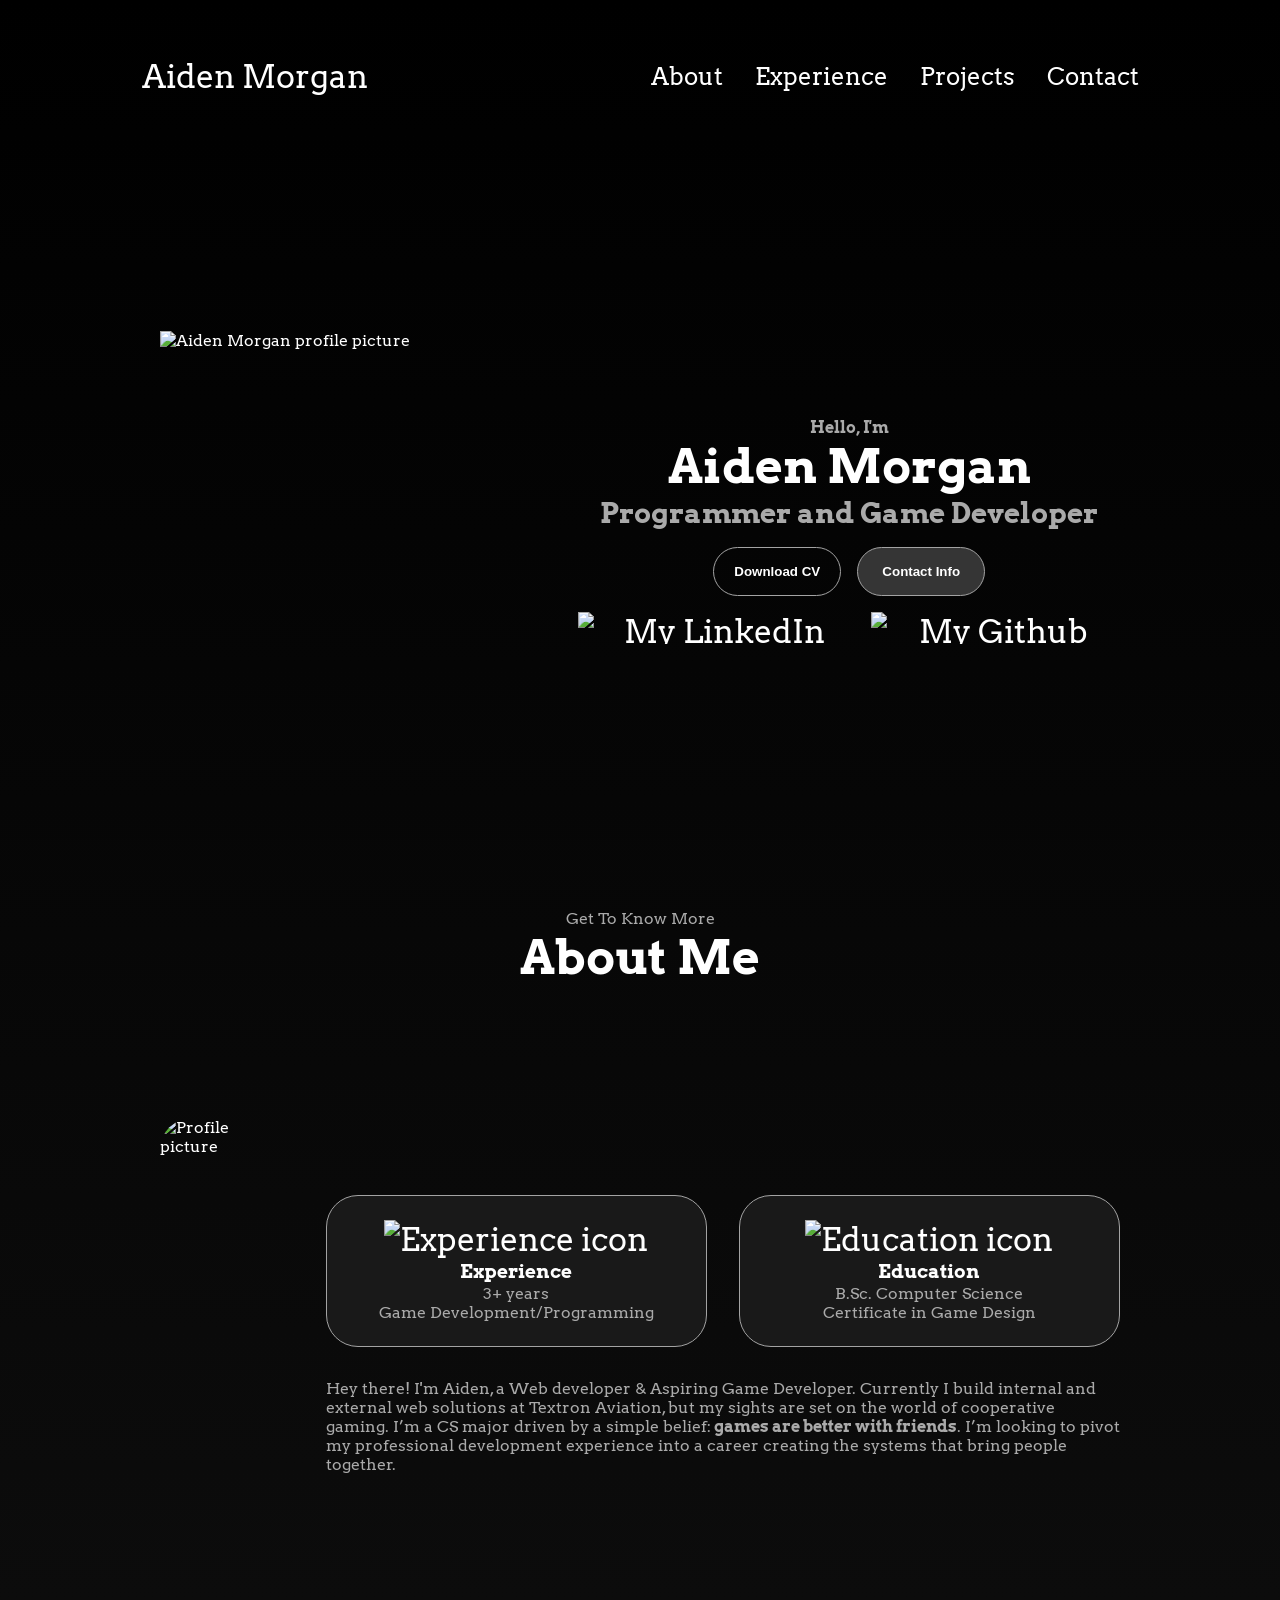
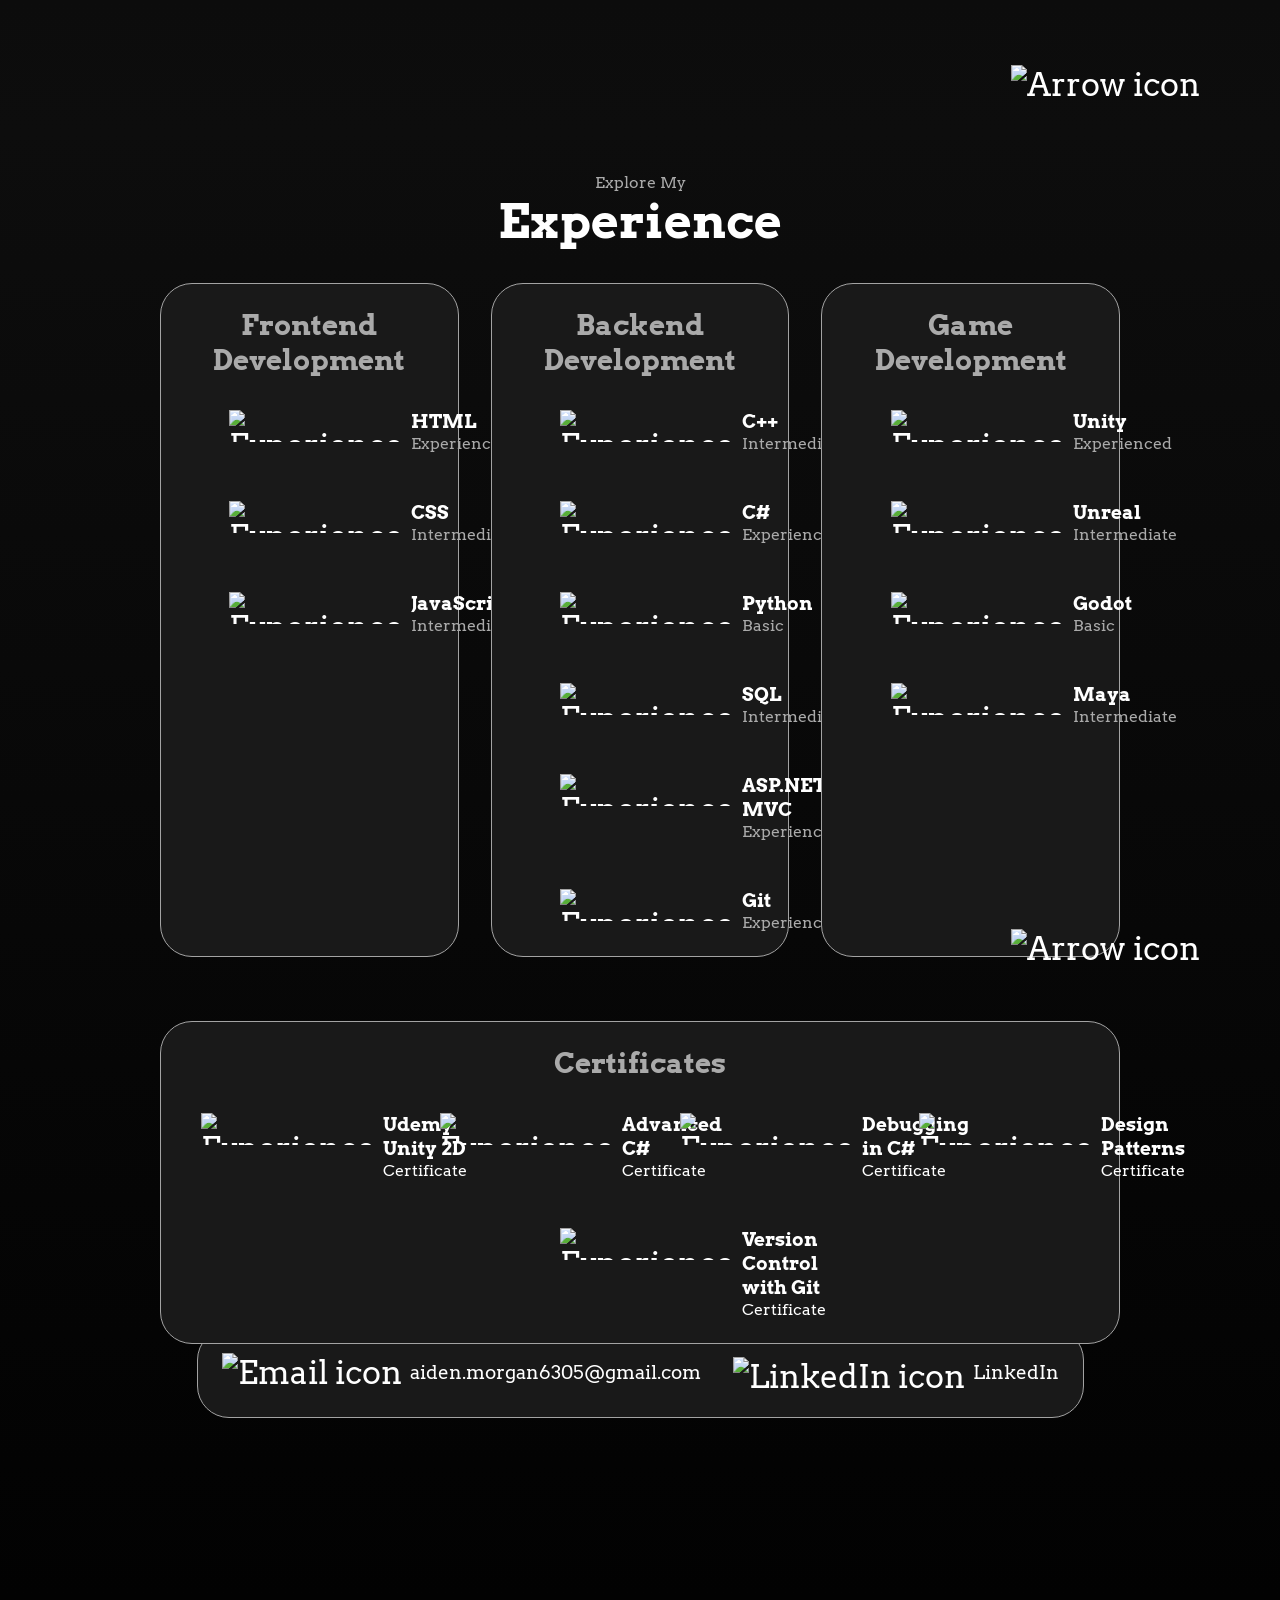
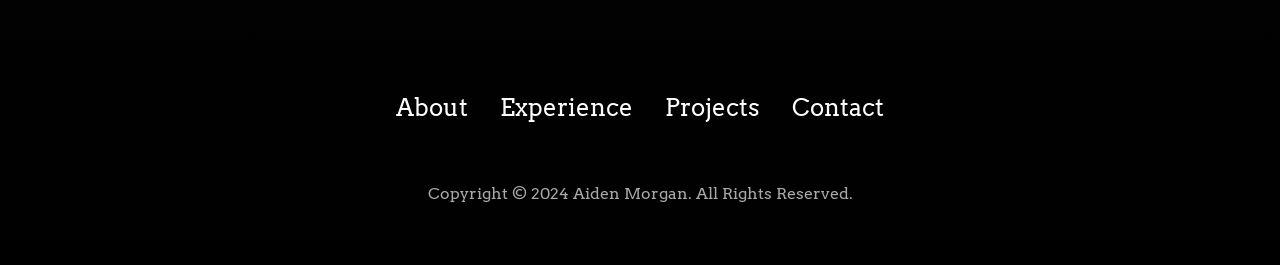
==== index.html @ 838d78e3 "Updated project descriptions and links as well as photos" ====
<!DOCTYPE html>
<html lang="en">
  <head>
    <meta charset="UTF-8" />
    <meta name="viewport" content="width=device-width, initial-scale=1.0" />
    <title>My Portfolio</title>
    <link rel="stylesheet" href="style.css" />
    <link rel="stylesheet" href="mediaqueries.css" />
    <link rel="website icon" type="png" href="Assets/Icons/portfolio-logo.png" />
  </head>

  <body>
    <!-- ==================== NAVIGATION ==================== -->
    <!-- Desktop Navigation -->
    <nav id="desktop-nav">
      <div class="logo">Aiden Morgan</div>
      <div>
        <ul class="nav-links">
          <li><a href="#about">About</a></li>
          <li><a href="#experience">Experience</a></li>
          <li><a href="projects.html">Projects</a></li>
          <li><a href="#contact">Contact</a></li>
        </ul>
      </div>
    </nav>

    <!-- Mobile Navigation -->
    <nav id="hamburger-nav">
      <div class="logo">Aiden Morgan</div>
      <div class="hamburger-menu">
        <div class="hamburger-icon" onclick="toggleMenu()">
          <span></span>
          <span></span>
          <span></span>
        </div>
        <div class="menu-links">
          <li><a href="#about" onclick="toggleMenu()">About</a></li>
          <li><a href="#experience" onclick="toggleMenu()">Experience</a></li>
          <li><a href="projects.html" onclick="toggleMenu()">Projects</a></li>
          <li><a href="#contact" onclick="toggleMenu()">Contact</a></li>
        </div>
      </div>
    </nav>

    <!-- ==================== HERO/PROFILE SECTION ==================== -->
    <section id="profile">
      <div class="section__pic-container">
        <img src="Assets/Portraits/Circle-About.png" alt="Aiden Morgan profile picture" />
      </div>
      <div class="section__text">
        <p class="section__text__p1">Hello, I'm</p>
        <h1 class="title">Aiden Morgan</h1>
        <p class="section__text__p2">Programmer and Game Developer</p>

        <!-- Call to Action Buttons -->
        <div class="btn-container">
          <button 
            class="btn btn-color-2" 
            onclick="window.open('Assets/Resumes/Resume12-23-24.pdf')">
            Download CV
          </button>
          <button 
            class="btn btn-color-1" 
            onclick="location.href='./#contact'">
            Contact Info
          </button>
        </div>

        <!-- Social Media Links -->
        <div id="socials-container">
          <img
            src="Assets/Icons/linkedin1.png"
            alt="My LinkedIn profile"
            class="icon"
            onclick="window.open('https://www.linkedin.com/in/aiden-morgan-496535281/', '_blank')"
          />
          <img
            src="Assets/Icons/github1.png"
            alt="My Github profile"
            class="icon"
            onclick="window.open('https://github.com/aidenm6305', '_blank')"
          />
        </div>
      </div>
    </section>

    <!-- ==================== ABOUT SECTION ==================== -->
    <section id="about">
      <p class="section__text__p1">Get To Know More</p>
      <h1 class="title">About Me</h1>

      <div class="section-container">
        <!-- Profile Image -->
        <div class="section__pic-container">
          <img 
            src="Assets/Portraits/editedprofile.jpg" 
            alt="Profile picture" 
            class="about-pic" />
        </div>

        <!-- About Details -->
        <div class="about-details-container">
          <!-- Info Cards -->
          <div class="about-containers">
            <!-- Experience Card -->
            <div class="details-container">
              <img src="Assets/Icons/experience1.png" alt="Experience icon" class="icon" />
              <h3>Experience</h3>
              <p>3+ years <br />Game Development/Programming</p>
            </div>

            <!-- Education Card -->
            <div class="details-container">
              <img src="Assets/Icons/education1.png" alt="Education icon" class="icon" />
              <h3>Education</h3>
              <p>B.Sc. Computer Science<br/>Certificate in Game Design</p>
            </div>
          </div>

          <!-- Bio Text -->
          <div class="text-container">
            <p>
              Hey there! I'm Aiden, a Web developer & Aspiring Game Developer.
              Currently I build internal and external web solutions at Textron Aviation, 
              but my sights are set on the world of cooperative gaming. 
              I’m a CS major driven by a simple belief:<strong> games are better with friends</strong>. 
              I’m looking to pivot my professional development experience into a career creating the systems that bring people together.
            </p>
          </div>
        </div>
      </div>

      <!-- Scroll Arrow -->
      <img 
        src="Assets/Icons/arrow1.png" 
        alt="Arrow icon" 
        class="icon arrow" 
        onclick="location.href='./#experience'" />
    </section>

    <!-- ==================== EXPERIENCE SECTION ==================== -->
    <section id="experience">
      <p class="section__text__p1">Explore My</p>
      <h1 class="title">Experience</h1>

      <div class="experience-details-container">
        <div class="about-containers">
          <!-- Frontend Skills -->
          <div class="details-container">
            <h2 class="experience-sub-title">Frontend Development</h2>
            <div class="article-container">
              <article>
                <img src="Assets/Icons/checkmark1.png" alt="Experience icon" class="icon" />
                <div>
                  <h3>HTML</h3>
                  <p>Experienced</p>
                </div>
              </article>
              <article>
                <img src="Assets/Icons/checkmark1.png" alt="Experience icon" class="icon" />
                <div>
                  <h3>CSS</h3>
                  <p>Intermediate</p>
                </div>
              </article>
              <article>
                <img src="Assets/Icons/checkmark1.png" alt="Experience icon" class="icon" />
                <div>
                  <h3>JavaScript</h3>
                  <p>Intermediate</p>
                </div>
              </article>
            </div>
          </div>

          <!-- Backend Skills -->
          <div class="details-container">
            <h2 class="experience-sub-title">Backend Development</h2>
            <div class="article-container">
              <article>
                <img src="Assets/Icons/checkmark1.png" alt="Experience icon" class="icon" />
                <div>
                  <h3>C++</h3>
                  <p>Intermediate</p>
                </div>
              </article>
              <article>
                <img src="Assets/Icons/checkmark1.png" alt="Experience icon" class="icon" />
                <div>
                  <h3>C#</h3>
                  <p>Experienced</p>
                </div>
              </article>
              <article>
                <img src="Assets/Icons/checkmark1.png" alt="Experience icon" class="icon" />
                <div>
                  <h3>Python</h3>
                  <p>Basic</p>
                </div>
              </article>
              <article>
                <img src="Assets/Icons/checkmark1.png" alt="Experience icon" class="icon" />
                <div>
                  <h3>SQL</h3>
                  <p>Intermediate</p>
                </div>
              </article>
              <article>
                <img src="Assets/Icons/checkmark1.png" alt="Experience icon" class="icon" />
                <div>
                  <h3>ASP.NET MVC</h3>
                  <p>Experienced</p>
                </div>
              </article>
              <article>
                <img src="Assets/Icons/checkmark1.png" alt="Experience icon" class="icon" />
                <div>
                  <h3>Git</h3>
                  <p>Experienced</p>
                </div>
              </article>
            </div>
          </div>

          <!-- Game Development Skills -->
          <div class="details-container">
            <h2 class="experience-sub-title">Game Development</h2>
            <div class="article-container">
              <article>
                <img src="Assets/Icons/checkmark1.png" alt="Experience icon" class="icon" />
                <div>
                  <h3>Unity</h3>
                  <p>Experienced</p>
                </div>
              </article>
              <article>
                <img src="Assets/Icons/checkmark1.png" alt="Experience icon" class="icon" />
                <div>
                  <h3>Unreal</h3>
                  <p>Intermediate</p>
                </div>
              </article>
              <article>
                <img src="Assets/Icons/checkmark1.png" alt="Experience icon" class="icon" />
                <div>
                  <h3>Godot</h3>
                  <p>Basic</p>
                </div>
              </article>
              <article>
                <img src="Assets/Icons/checkmark1.png" alt="Experience icon" class="icon" />
                <div>
                  <h3>Maya</h3>
                  <p>Intermediate</p>
                </div>
              </article>
            </div>
          </div>
        </div>

        <!-- Certificates Section -->
        <div class="about-containers">
          <div class="details-container">
            <h2 class="experience-sub-title">Certificates</h2>
            <!--Row 1-->
            <div class="article-container"> 
              <article>
                <img src="Assets/Icons/checkmark1.png" alt="Experience icon" class="icon" />
                <div>
                  <h3>Udemy Unity 2D</h3>
                  <a href="Assets/Certificates/Udemy2DCert.jpg" target="_blank">Certificate</a>
                </div>
              </article>

              <article>
                <img src="Assets/Icons/checkmark1.png" alt="Experience icon" class="icon" />
                <div>
                  <h3>Advanced C#</h3>
                  <a href="Assets/Certificates/AdvancedCSharp.jpg" target="_blank">Certificate</a>
                </div>
              </article>
              
              <article>
                <img src="Assets/Icons/checkmark1.png" alt="Experience icon" class="icon" />
                <div>
                  <h3>Debugging in C#</h3>
                  <a href="Assets/Certificates/DebuggingCSharp.jpg" target="_blank">Certificate</a>
                </div>
              </article>
              
              <article>
                <img src="Assets/Icons/checkmark1.png" alt="Experience icon" class="icon" />
                <div>
                  <h3>Design Patterns</h3>
                  <a href="Assets/Certificates/DesignPatterns.jpg" target="_blank">Certificate</a>
                </div>
              </article>
              
              <article>
                <img src="Assets/Icons/checkmark1.png" alt="Experience icon" class="icon" />
                <div>
                  <h3>Version Control with Git</h3>
                  <a href="Assets/Certificates/Git.jpg" target="_blank">Certificate</a>
                </div>
              </article>
            </div>
            <!-- <br>
          Row2
          <div class="article-container"> 
              <article>
                <img src="Assets/Icons/checkmark1.png" alt="Experience icon" class="icon" />
                <div>
                  <h3>Udemy Unity 2D</h3>
                  <a href="Assets/Certificates/Udemy2DCert.pdf">Certificate</a>
                </div>
              </article>

              <article>
                <img src="Assets/Icons/checkmark1.png" alt="Experience icon" class="icon" />
                <div>
                  <h3>Advanced C#</h3>
                  <a href="Assets/Certificates/AdvancedCSharp.jpg">Certificate</a>
                </div>
              </article>
              
              <article>
                <img src="Assets/Icons/checkmark1.png" alt="Experience icon" class="icon" />
                <div>
                  <h3>Debugging in C#</h3>
                  <a href="Assets/Certificates/DebuggingCSharp.jpg">Certificate</a>
                </div>
              </article>
              
              <article>
                <img src="Assets/Icons/checkmark1.png" alt="Experience icon" class="icon" />
                <div>
                  <h3>Design Patterns</h3>
                  <a href="Assets/Certificates/DesignPatterns.jpg">Certificate</a>
                </div>
              </article>
              
              <article>
                <img src="Assets/Icons/checkmark1.png" alt="Experience icon" class="icon" />
                <div>
                  <h3>Version Control with Git</h3>
                  <a href="Assets/Certificates/Git.jpg">Certificate</a>
                </div>
              </article>
            </div> -->
          </div>
        </div>
      </div>

      <!-- Scroll Arrow -->
      <img 
        src="Assets/Icons/arrow1.png" 
        alt="Arrow icon" 
        class="icon arrow" 
        onclick="location.href='./#contact'" />
    </section>

    <!-- ==================== CONTACT SECTION ==================== -->
    <section id="contact">
      <p class="section__text__p1">Get in Touch</p>
      <h1 class="title">Contact Me</h1>

      <div class="contact-info-upper-container">
        <!-- Email Contact -->
        <div class="contact-info-container">
          <img 
            src="Assets/Icons/email1.png" 
            alt="Email icon" 
            class="icon contact-icon email-icon" />
          <p>
            <a href="mailto:aiden.morgan6305@gmail.com">
              aiden.morgan6305@gmail.com
            </a>
          </p>
        </div>

        <!-- LinkedIn Contact -->
        <div class="contact-info-container">
          <img 
            src="Assets/Icons/linkedin1.png" 
            alt="LinkedIn icon" 
            class="icon contact-icon" />
          <p>
            <a href="https://www.linkedin.com/in/aiden-morgan-496535281/" target="_blank">
              LinkedIn
            </a>
          </p>
        </div>
      </div>
    </section>

    <!-- ==================== FOOTER ==================== -->
    <footer>
      <nav>
        <div class="nav-links-container">
          <ul class="nav-links">
            <li><a href="#about">About</a></li>
            <li><a href="#experience">Experience</a></li>
            <li><a href="projects.html">Projects</a></li>
            <li><a href="#contact">Contact</a></li>
          </ul>
        </div>
      </nav>
      <p>Copyright &#169; 2024 Aiden Morgan. All Rights Reserved.</p>
    </footer>

    <!-- ==================== SCRIPTS ==================== -->
    <script src="script.js"></script>
  </body>
</html>
---- style.css ----
/* GENERAL */

@import url("https://fonts.googleapis.com/css2?family=Arvo:ital,wght@0,400;0,700;1,400;1,700&family=Poppins:wght@300;400;500;600&family=Tiny5&display=swap");

* {
  margin: 0;
  padding: 0;
}

.icon {
  font-size: 32px;
}

body {
  font-family: "Arvo", serif;
  background: linear-gradient(to bottom, black, rgb(13, 13, 13), black);
  background-attachment: relative;
  color: white;
  min-height: 100vh;
}

html {
  scroll-behavior: smooth;
}

p {
  color: rgb(170, 170, 170);
}

/* TRANSITION */

a,
.btn {
  transition: all 300ms ease;
}

/* DESKTOP NAV */

nav,
.nav-links {
  display: flex;
}

nav {
  justify-content: space-around;
  align-items: center;
  height: 17vh;
}

.nav-links {
  gap: 2rem;
  list-style: none;
  font-size: 1.5rem;
}

a {
  color: white;
  text-decoration: none;
  text-decoration-color: white;
}

a:hover {
  color: grey;
  text-decoration: underline;
  text-underline-offset: .5rem;
  text-decoration-color: rgb(181, 181, 181);
}

.logo {
  font-size: 2rem;
}

.logo:hover {
  cursor: default;
}

/* HAMBURGER MENU */

#hamburger-nav {
  display: none;
}

.hamburger-menu {
  position: relative;
  display: inline-block;
  z-index: 1000;
}

.hamburger-icon {
  display: flex;
  flex-direction: column;
  justify-content: space-between;
  height: 24px;
  width: 30px;
  cursor: pointer;
}

.hamburger-icon span {
  width: 100%;
  height: 2px;
  background-color: white;
  transition: all 0.3 ease-in-out;
}

.menu-links {
  position: absolute;
  top: 100%;
  right: 0;
  background-color: rgb(25, 25, 25);
  width: fit-content;
  max-height: 0;
  overflow: hidden;
  transition: all 0.3 ease-in-out;
}

.menu-links a {
  display: block;
  padding: 10px;
  text-align: center;
  font-size: 1.5rem;
  color: white;
  text-decoration: none;
  transition: all 0.3 ease-in-out;
}

.menu-links li {
  list-style: none;
}

.menu-links.open {
  max-height: 300px;
}

.hamburger-icon.open span:first-child {
  transform: rotate(45deg) translate(10px, 5px);
}

.hamburger-icon.open span:nth-child(2) {
  opacity: 0;
}

.hamburger-icon.open span:last-child {
  transform: rotate(-45deg) translate(10px, -5px);
}

.hamburger-icon span:first-child {
  transform: none;
}

.hamburger-icon span:first-child {
  opacity: 1;
}

.hamburger-icon span:first-child {
  transform: none;
}

/* SECTIONS */

section {
  padding-top: 4vh;
  height: 96vh;
  margin: 0 10rem;
  box-sizing: border-box;
  min-height: fit-content;
}

.section-container {
  display: flex;
}

/* PROFILE SECTION */

#profile {
  display: flex;
  justify-content: center;
  gap: 5rem;
  height: 80vh;
}

.section__pic-container {
  display: flex;
  height: 400px;
  width: 400px;
  margin: auto 0;
}

.section__text {
  align-self: center;
  text-align: center;
}

.section__text p {
  font-weight: 600;
}

.section__text__p1 {
  text-align: center;
}

.section__text__p2 {
  font-size: 1.75rem;
  margin-bottom: 1rem;
}

.title {
  font-size: 3rem;
  text-align: center;
}

#socials-container {
  display: flex;
  justify-content: center;
  margin-top: 1rem;
  gap: 1rem;
}

/* ICONS */

.icon {
  cursor: pointer;
  height: 2rem;
}

/* BUTTONS */

.btn-container {
  display: flex;
  justify-content: center;
  gap: 1rem;
}

.btn {
  font-weight: 600;
  transition: all 300ms ease;
  padding: 1rem;
  width: 8rem;
  border-radius: 2rem;
}

.btn-color-1,
.btn-color-2 {
  border: rgb(163, 163, 163) 0.1rem solid;
}

.btn-color-1:hover,
.btn-color-2:hover {
  cursor: pointer;
}

.btn-color-1,
.btn-color-2:hover {
  background: rgb(53, 53, 53);
  color: white;
}

.btn-color-1:hover {
  background: rgb(80, 80, 80);
}

.btn-color-2 {
  background: none;
  color: white;
}

.btn-color-2:hover {
  border: rgb(200, 200, 200) 0.1rem solid;
}

.btn-container {
  gap: 1rem;
}

/* ABOUT SECTION */

#about {
  position: relative;
}

.about-containers {
  gap: 2rem;
  margin-bottom: 2rem;
  margin-top: 2rem;
}

.about-details-container {
  justify-content: center;
  flex-direction: column;
}

.about-containers,
.about-details-container {
  display: flex;
}

.about-pic {
  border-radius: 2rem;
}

.arrow {
  position: absolute;
  right: -5rem;
  bottom: 2.5rem;
}

.details-container {
  padding: 1.5rem;
  flex: 1;
  background: rgb(25, 25, 25);
  border-radius: 2rem;
  border: rgb(163, 163, 163) 0.1rem solid;
  border-color: rgb(163, 163, 163);
  text-align: center;
}

.section-container {
  gap: 4rem;
  height: 80%;
}

.section__pic-container {
  height: 400px;
  width:400px;
  margin: auto 0;
}

/* EXPERIENCE SECTION */

#experience {
  position: relative;
}


.experience-sub-title {
  color: rgb(170, 170, 170);
  font-weight: 600;
  font-size: 1.75rem;
  margin-bottom: 2rem;
}

.experience-details-container {
  display: flex;
  justify-content: center;
  flex-direction: column;
}

.article-container {
  display: flex;
  text-align: left;
  flex-wrap: wrap;
  flex-direction: row;
  gap: 3rem;
  justify-content: space-around;
}

article {
  display: flex;
  width: 10rem;
  justify-content: flex-start;
  gap: 0.5rem;
}

article .icon {
  cursor: default;
}

/* SHOWCASE SECTION - Featured Projects */

#showcase {
  position: relative;
  padding: 4rem 0;
}

#showcase .title {
  text-align: center;
  font-size: 3rem;
  margin-bottom: 3rem;
}

#showcase .section__text__p1 {
  text-align: center;
  font-size: 1.2rem;
  margin-bottom: 0.5rem;
  color: rgb(170, 170, 170);
}

.showcase-carousel {
  position: relative;
  max-width: 1000px;
  margin: 0 auto;
  padding: 2rem;
  min-height: 600px;
}

.showcase-carousel .about-containers {
  position: relative;
  height: 550px;
  display: flex;
  align-items: center;
  justify-content: center;
  perspective: 1000px;
}

.showcase-carousel .details-container {
  position: absolute;
  width: 500px;
  background: rgb(35, 35, 35);
  border: rgb(180, 180, 180) 0.15rem solid;
  padding: 2rem;
  border-radius: 2rem;
  transition: all 0.6s cubic-bezier(0.4, 0, 0.2, 1);
  box-shadow: 0 10px 40px rgba(0, 0, 0, 0.5);
  opacity: 0;
  transform: scale(0.85) translateX(0);
  pointer-events: none;
}

/* Left card */
.showcase-carousel .details-container.prev {
  opacity: 0.6;
  transform: scale(0.85) translateX(-450px) translateZ(-100px);
  z-index: 1;
  filter: brightness(0.7);
}

/* Active center card */
.showcase-carousel .details-container.active {
  opacity: 1;
  transform: scale(1) translateX(0) translateZ(0);
  z-index: 3;
  pointer-events: auto;
  filter: brightness(1);
}

/* Right card */
.showcase-carousel .details-container.next {
  opacity: 0.6;
  transform: scale(0.85) translateX(450px) translateZ(-100px);
  z-index: 1;
  filter: brightness(0.7);
}

.showcase-carousel .project-img {
  border-radius: 1.5rem;
  width: 100%;
  height: 300px;
  object-fit: cover;
  margin-bottom: 1.5rem;
  box-shadow: 0 5px 20px rgba(0, 0, 0, 0.3);
}

.showcase-carousel .project-title {
  font-size: 1.75rem;
  color: white;
  margin: 1rem 0;
}

.showcase-carousel .btn-container {
  margin-top: 1rem;
}

/* Carousel Navigation */
.carousel-nav {
  display: flex;
  justify-content: center;
  align-items: center;
  gap: 1rem;
  margin-top: 2rem;
  position: relative;
  z-index: 10;
}

.carousel-btn {
  background: rgb(40, 40, 40);
  border: 2px solid rgb(163, 163, 163);
  color: white;
  width: 50px;
  height: 50px;
  border-radius: 50%;
  cursor: pointer;
  font-size: 1.5rem;
  display: flex;
  align-items: center;
  justify-content: center;
  transition: all 0.3s ease;
}

.carousel-btn:hover {
  background: rgb(60, 60, 60);
  border-color: white;
  transform: scale(1.1);
}

.carousel-indicators {
  display: flex;
  gap: 0.5rem;
}

.indicator {
  width: 12px;
  height: 12px;
  border-radius: 50%;
  background: rgb(80, 80, 80);
  border: 2px solid rgb(120, 120, 120);
  cursor: pointer;
  transition: all 0.3s ease;
}

.indicator.active {
  background: white;
  border-color: white;
  transform: scale(1.2);
}

.indicator:hover {
  background: rgb(150, 150, 150);
}

/* PROJECTS SECTION */

#projects {
  position: relative;
  margin-top: 4rem;
}

#projects .about-containers {
  display: flex;
  flex-wrap: wrap;
  justify-content: center;
  gap: 2rem;
}

#projects .details-container {
  flex: 0 1 420px;
  max-width: 460px;
  display: flex;
  flex-direction: column;
}

#projects .article-container {
  display: block;
  width: 100%;
}

.color-container {
  border-color: rgb(163, 163, 163);
  background: rgb(25, 25, 25);
}

.project-img {
  border-radius: 2rem;
  width: 90%;
  height: 90%;
}

#projects .project-img {
  width: 100%;
  height: auto;
  aspect-ratio: 16 / 10;
  object-fit: cover;
  display: block;
}

.project-title {
  margin: 1rem;
  color: white;
}

.project-btn {
  color: white;
  border-color: rgb(163, 163, 163);
}

#projects .btn-container {
  margin-top: auto;
}

/* CONTACT */

#contact {
  display: flex;
  justify-content: center;
  flex-direction: column;
  height: 70vh;
}

.contact-info-upper-container {
  display: flex;
  justify-content: center;
  border-radius: 2rem;
  border: rgb(163, 163, 163) 0.1rem solid;
  border-color: rgb(163, 163, 163);
  background: rgb(25, 25, 25);
  margin: 2rem auto;
  padding: 0.5rem;
}

.contact-info-container {
  display: flex;
  align-items: center;
  justify-content: center;
  gap: 0.5rem;
  margin: 1rem;
}

.contact-info-container p {
  font-size: larger;
}

.contact-icon {
  cursor: default;
}

.email-icon {
  height: 2.5rem;
}

/* FOOTER SECTION */

footer {
  height: 26vh;
  margin: 0 1rem;
}

footer p {
  text-align: center;
}
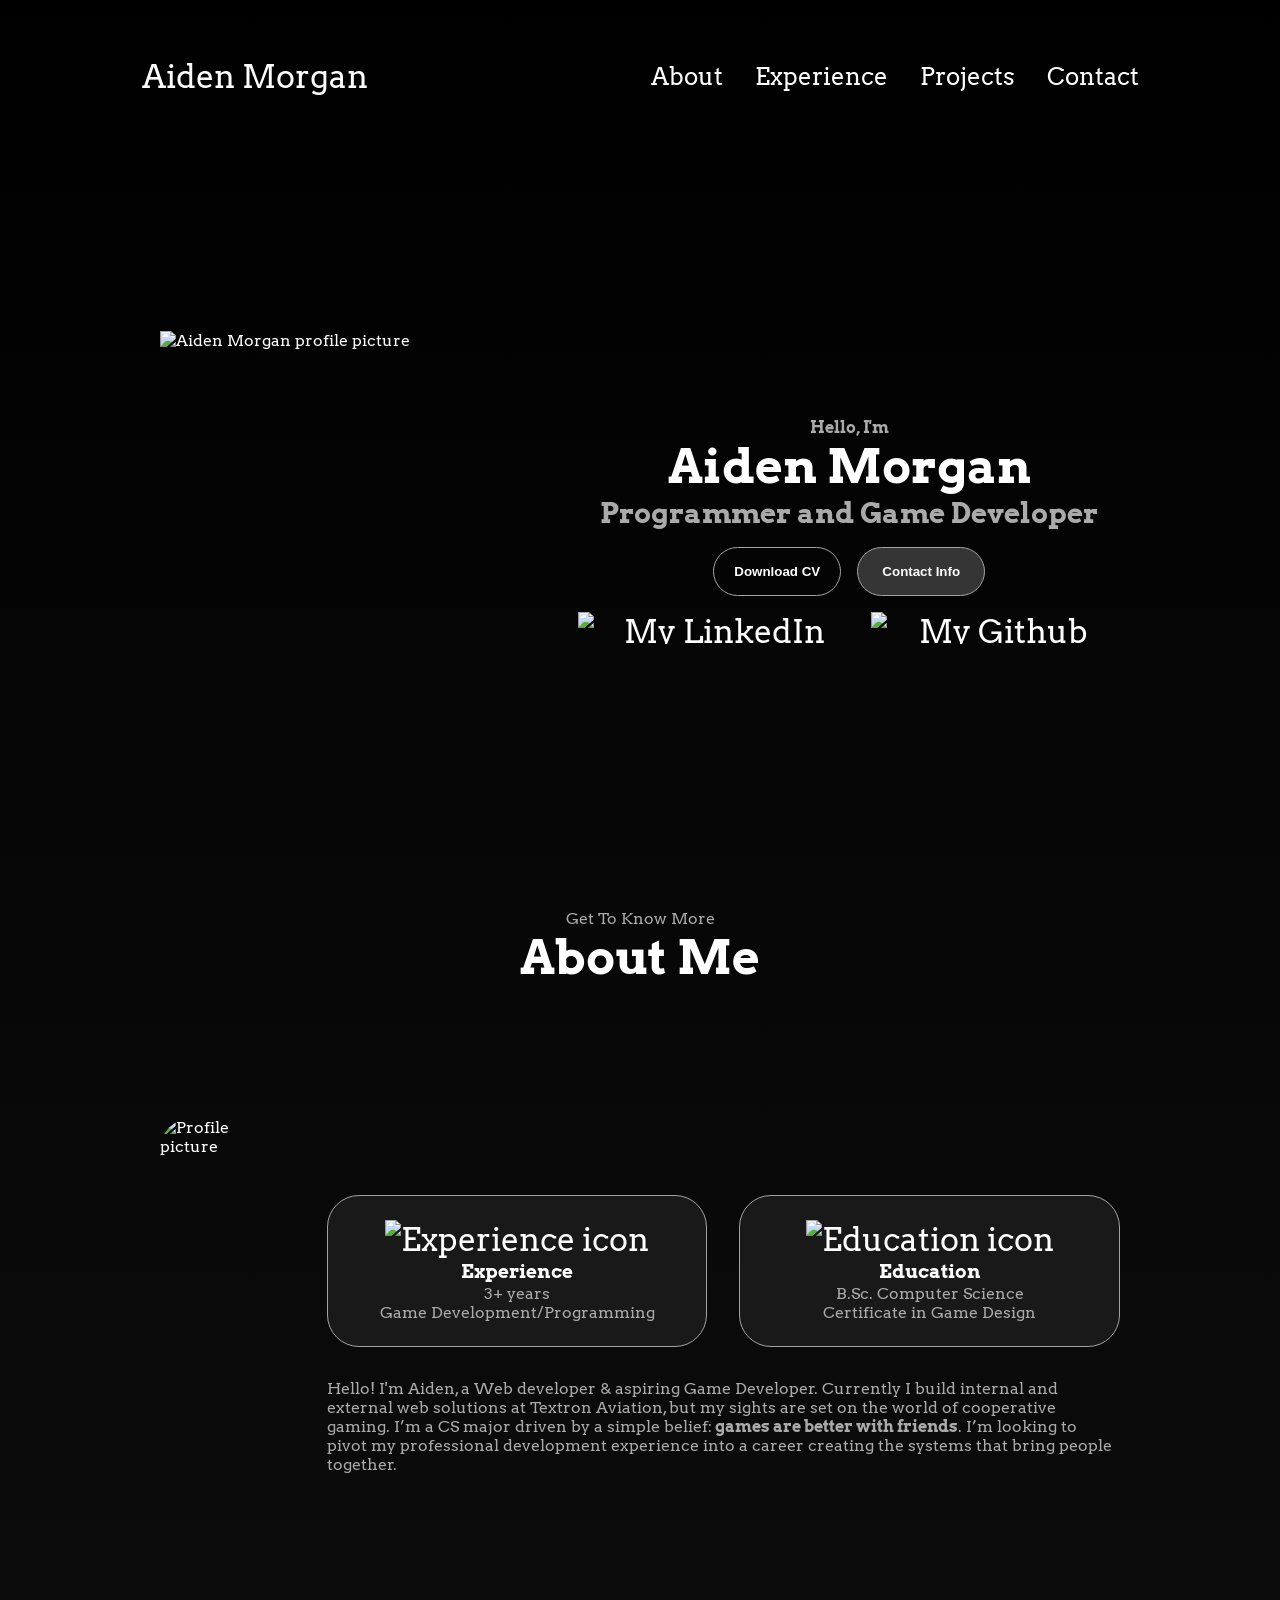
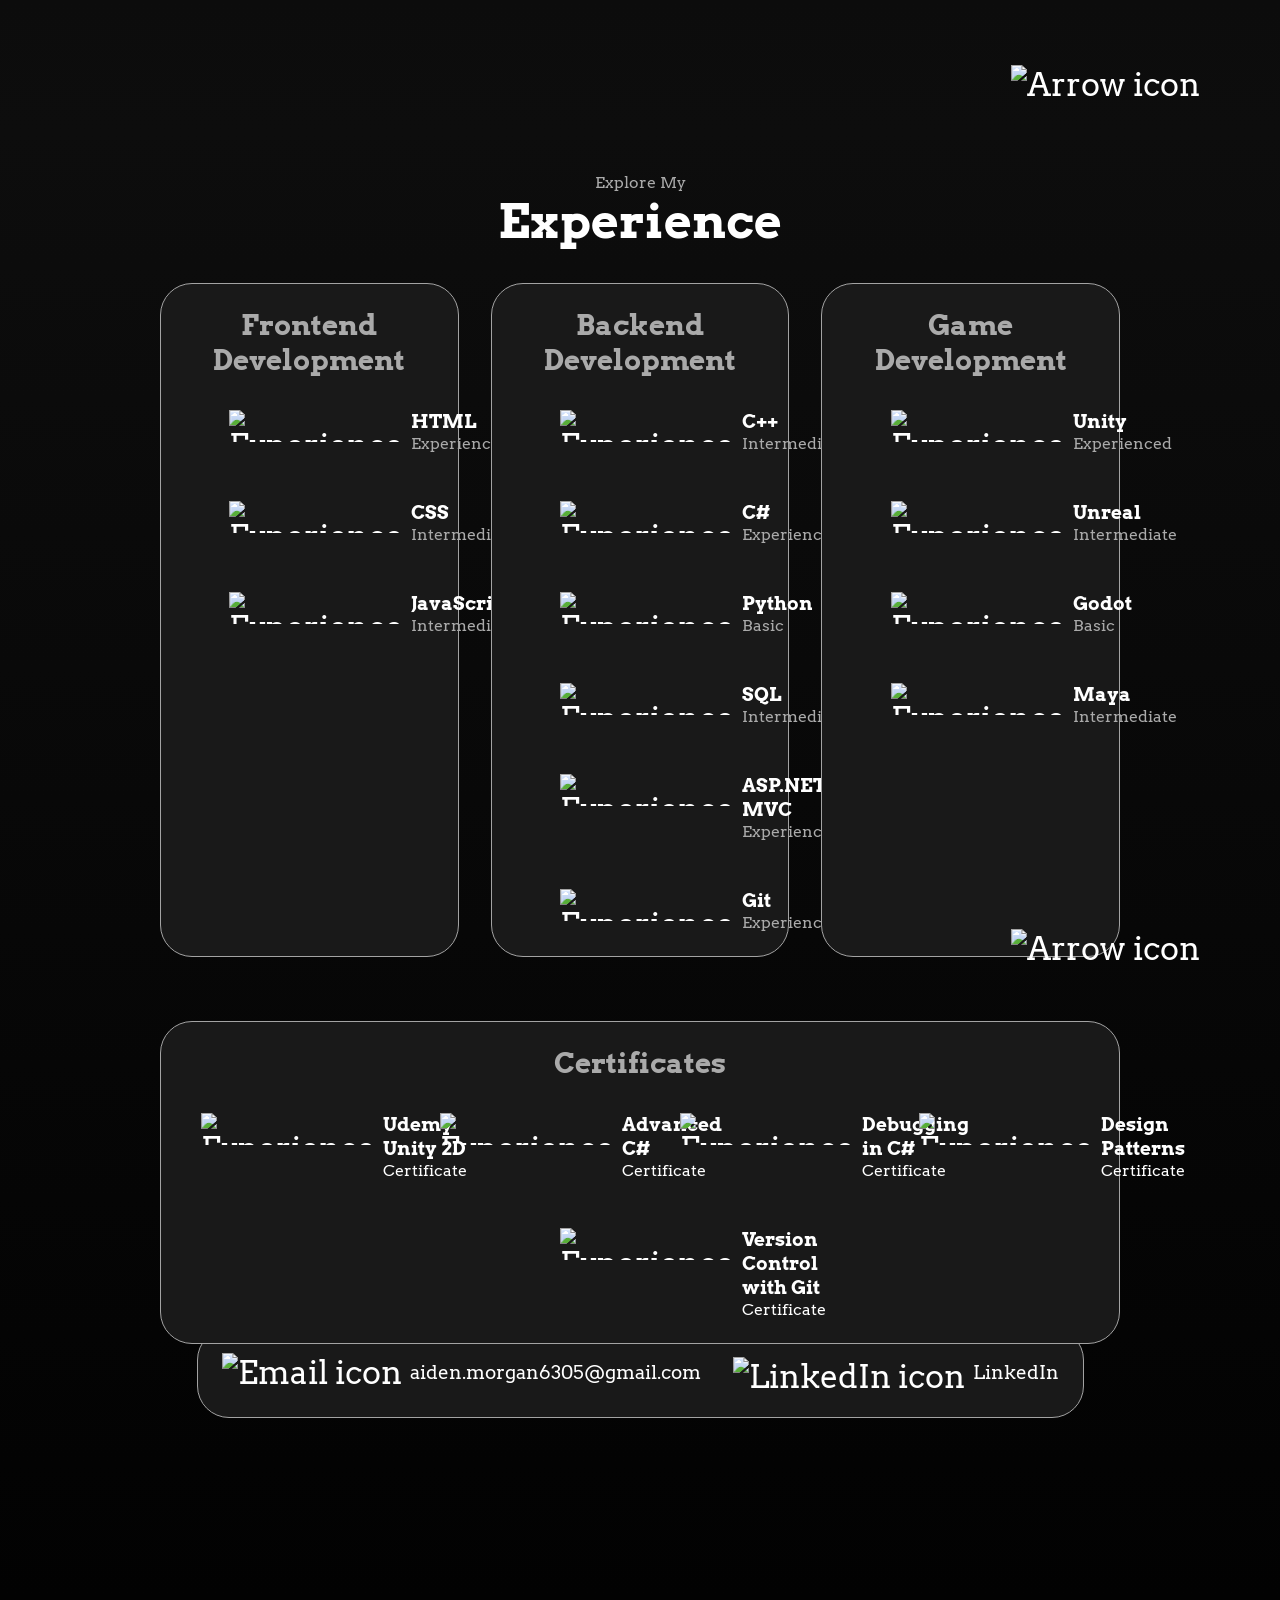
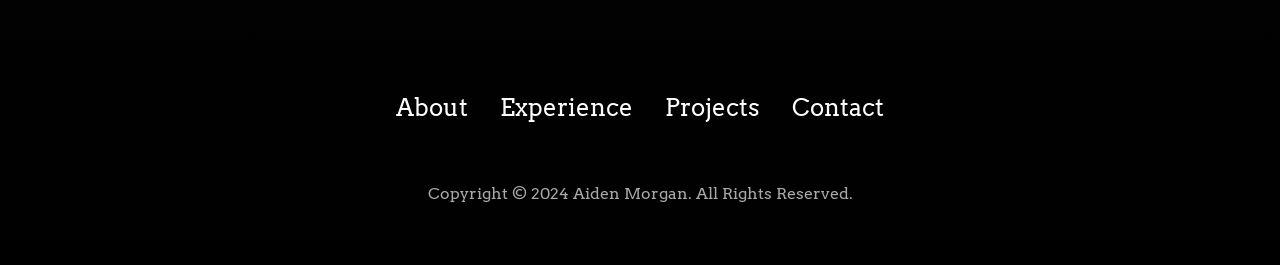
==== commit 80d2d32c: "resume update and text change" ====
--- a/index.html
+++ b/index.html
@@ -56,7 +56,7 @@
         <div class="btn-container">
           <button 
             class="btn btn-color-2" 
-            onclick="window.open('Assets/Resumes/Resume12-23-24.pdf')">
+            onclick="window.open('Assets/Resumes/Resume 5-13-26.pdf')">
             Download CV
           </button>
           <button 
@@ -120,7 +120,7 @@
           <!-- Bio Text -->
           <div class="text-container">
             <p>
-              Hey there! I'm Aiden, a Web developer & Aspiring Game Developer.
+              Hello! I'm Aiden, a Web developer & aspiring Game Developer.
               Currently I build internal and external web solutions at Textron Aviation, 
               but my sights are set on the world of cooperative gaming. 
               I’m a CS major driven by a simple belief:<strong> games are better with friends</strong>. 
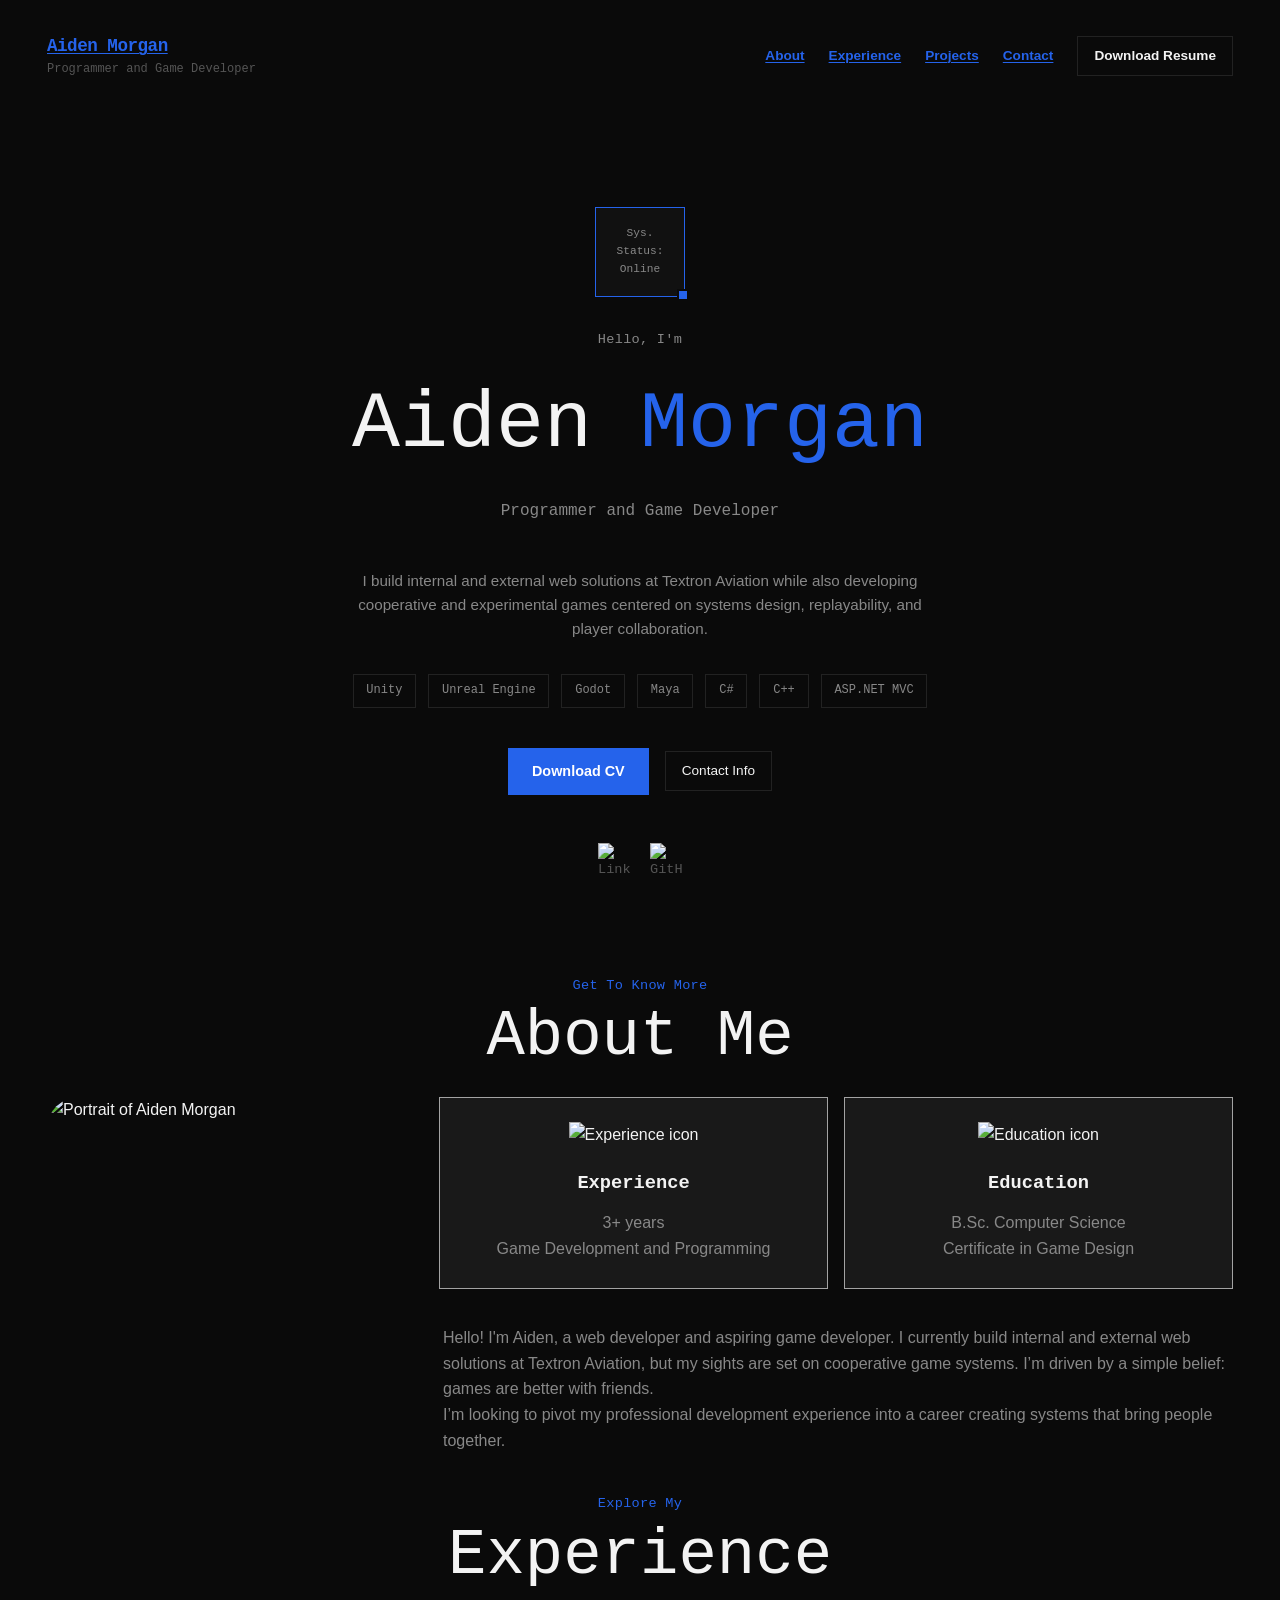
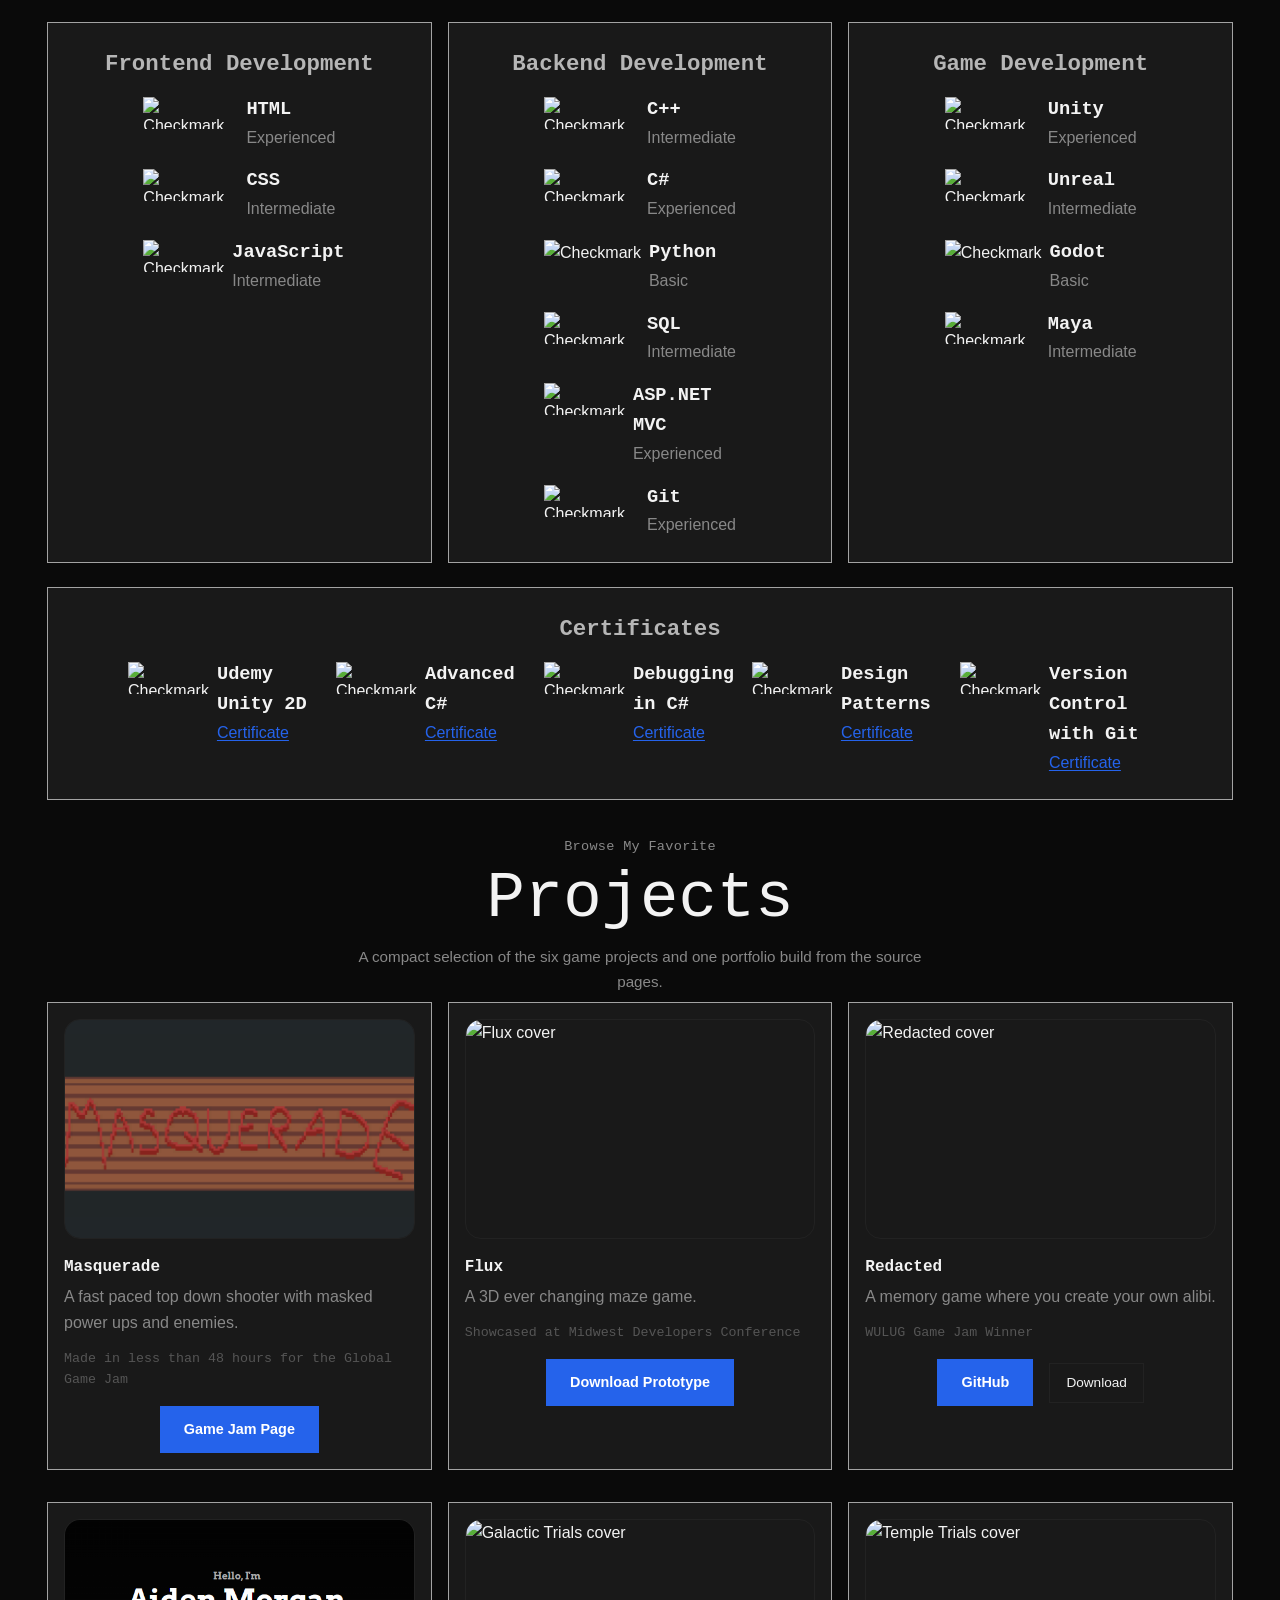
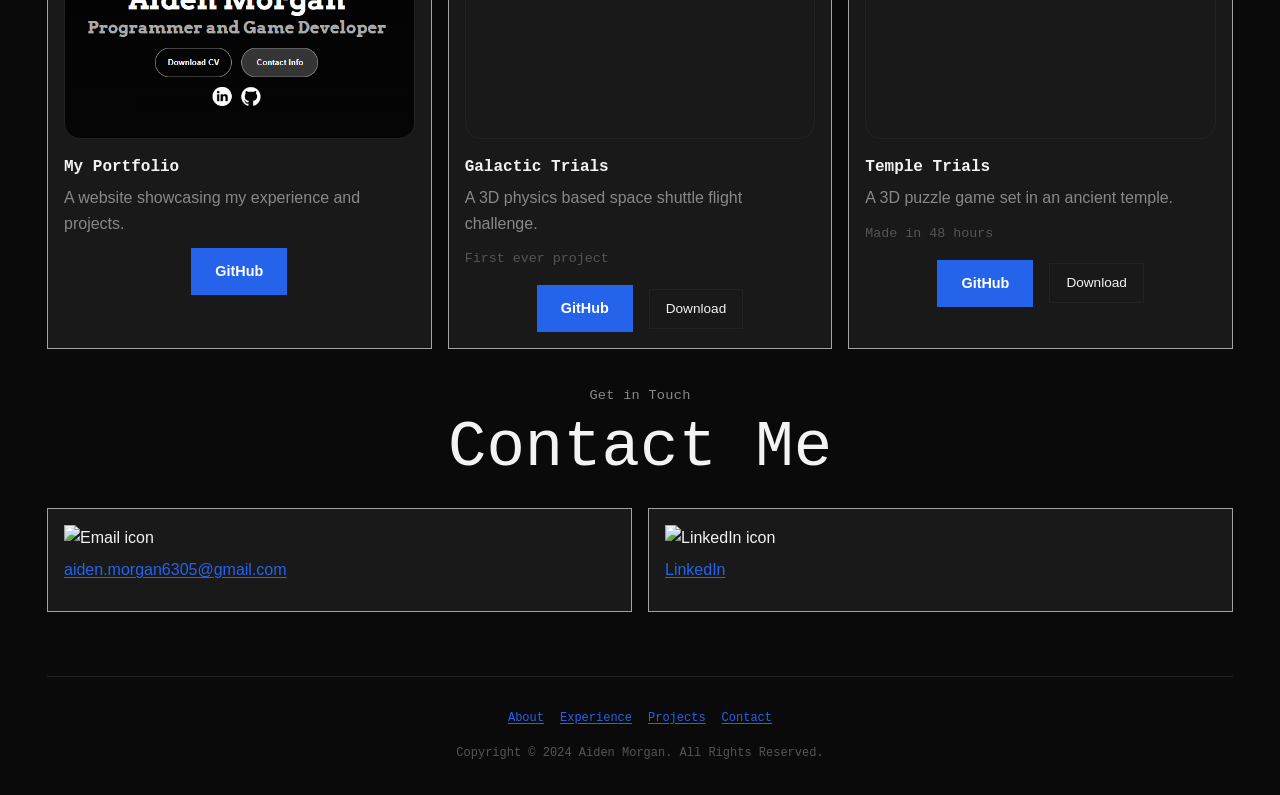
==== commit f3dacdd0: "new styling update" ====
--- a/index.html
+++ b/index.html
@@ -1,414 +1,264 @@
 <!DOCTYPE html>
 <html lang="en">
-  <head>
-    <meta charset="UTF-8" />
-    <meta name="viewport" content="width=device-width, initial-scale=1.0" />
-    <title>My Portfolio</title>
-    <link rel="stylesheet" href="style.css" />
-    <link rel="stylesheet" href="mediaqueries.css" />
-    <link rel="website icon" type="png" href="Assets/Icons/portfolio-logo.png" />
-  </head>
-
-  <body>
-    <!-- ==================== NAVIGATION ==================== -->
-    <!-- Desktop Navigation -->
-    <nav id="desktop-nav">
-      <div class="logo">Aiden Morgan</div>
-      <div>
-        <ul class="nav-links">
-          <li><a href="#about">About</a></li>
-          <li><a href="#experience">Experience</a></li>
-          <li><a href="projects.html">Projects</a></li>
-          <li><a href="#contact">Contact</a></li>
-        </ul>
+<head>
+  <meta charset="UTF-8">
+  <meta name="viewport" content="width=device-width, initial-scale=1.0">
+  <title>Aiden Morgan | Dev Portfolio</title>
+  <link rel="website icon" type="png" href="Assets/Icons/portfolio-logo.png">
+  <link rel="stylesheet" href="style.css">
+  <link rel="stylesheet" href="mediaqueries.css">
+</head>
+<body>
+  <div class="container">
+    <header>
+      <div class="logo-block">
+        <a class="logo-title" href="#profile">Aiden Morgan</a>
+        <span class="logo-subtitle">Programmer and Game Developer</span>
       </div>
-    </nav>
-
-    <!-- Mobile Navigation -->
-    <nav id="hamburger-nav">
-      <div class="logo">Aiden Morgan</div>
-      <div class="hamburger-menu">
-        <div class="hamburger-icon" onclick="toggleMenu()">
+
+      <nav class="desktop-nav" aria-label="Primary navigation">
+        <a class="nav-link" href="#about">About</a>
+        <a class="nav-link" href="#experience">Experience</a>
+        <a class="nav-link" href="#projects">Projects</a>
+        <a class="nav-link" href="#contact">Contact</a>
+        <a class="btn-outline" href="Assets/Resumes/Resume%205-13-26.pdf" target="_blank" rel="noreferrer">Download Resume</a>
+      </nav>
+
+      <div class="mobile-nav">
+        <button class="hamburger-icon" type="button" onclick="toggleMenu()" aria-label="Toggle navigation menu">
           <span></span>
           <span></span>
           <span></span>
-        </div>
-        <div class="menu-links">
-          <li><a href="#about" onclick="toggleMenu()">About</a></li>
-          <li><a href="#experience" onclick="toggleMenu()">Experience</a></li>
-          <li><a href="projects.html" onclick="toggleMenu()">Projects</a></li>
-          <li><a href="#contact" onclick="toggleMenu()">Contact</a></li>
+        </button>
+        <div class="menu-links" role="menu">
+          <a href="#about" onclick="toggleMenu()">About</a>
+          <a href="#experience" onclick="toggleMenu()">Experience</a>
+          <a href="#projects" onclick="toggleMenu()">Projects</a>
+          <a href="#contact" onclick="toggleMenu()">Contact</a>
+          <a href="Assets/Resumes/Resume%205-13-26.pdf" target="_blank" rel="noreferrer" onclick="toggleMenu()">Download Resume</a>
         </div>
       </div>
-    </nav>
-
-    <!-- ==================== HERO/PROFILE SECTION ==================== -->
-    <section id="profile">
-      <div class="section__pic-container">
-        <img src="Assets/Portraits/Circle-About.png" alt="Aiden Morgan profile picture" />
-      </div>
-      <div class="section__text">
+    </header>
+
+    <main>
+      <section class="hero" id="profile">
+        <div class="avatar-wrapper">
+          <div class="avatar">Sys.<br>Status:<br>Online</div>
+          <div class="status-indicator"></div>
+        </div>
+
         <p class="section__text__p1">Hello, I'm</p>
-        <h1 class="title">Aiden Morgan</h1>
-        <p class="section__text__p2">Programmer and Game Developer</p>
-
-        <!-- Call to Action Buttons -->
-        <div class="btn-container">
-          <button 
-            class="btn btn-color-2" 
-            onclick="window.open('Assets/Resumes/Resume 5-13-26.pdf')">
-            Download CV
-          </button>
-          <button 
-            class="btn btn-color-1" 
-            onclick="location.href='./#contact'">
-            Contact Info
-          </button>
-        </div>
-
-        <!-- Social Media Links -->
-        <div id="socials-container">
-          <img
-            src="Assets/Icons/linkedin1.png"
-            alt="My LinkedIn profile"
-            class="icon"
-            onclick="window.open('https://www.linkedin.com/in/aiden-morgan-496535281/', '_blank')"
-          />
-          <img
-            src="Assets/Icons/github1.png"
-            alt="My Github profile"
-            class="icon"
-            onclick="window.open('https://github.com/aidenm6305', '_blank')"
-          />
-        </div>
-      </div>
-    </section>
-
-    <!-- ==================== ABOUT SECTION ==================== -->
-    <section id="about">
-      <p class="section__text__p1">Get To Know More</p>
-      <h1 class="title">About Me</h1>
-
-      <div class="section-container">
-        <!-- Profile Image -->
-        <div class="section__pic-container">
-          <img 
-            src="Assets/Portraits/editedprofile.jpg" 
-            alt="Profile picture" 
-            class="about-pic" />
-        </div>
-
-        <!-- About Details -->
-        <div class="about-details-container">
-          <!-- Info Cards -->
+        <h1>Aiden <span class="accent">Morgan</span></h1>
+        <p class="hero-subtitle">Programmer and Game Developer</p>
+        <p class="section-desc">I build internal and external web solutions at Textron Aviation while also developing cooperative and experimental games centered on systems design, replayability, and player collaboration.</p>
+
+        <div class="tags-container">
+          <span class="tag">Unity</span>
+          <span class="tag">Unreal Engine</span>
+          <span class="tag">Godot</span>
+          <span class="tag">Maya</span>
+          <span class="tag">C#</span>
+          <span class="tag">C++</span>
+          <span class="tag">ASP.NET MVC</span>
+        </div>
+
+        <div class="hero-actions">
+          <a class="btn-primary" href="Assets/Resumes/Resume%205-13-26.pdf" target="_blank" rel="noreferrer">Download CV</a>
+          <a class="btn-outline" href="#contact">Contact Info</a>
+        </div>
+
+        <div class="social-links">
+          <a href="https://www.linkedin.com/in/aiden-morgan-496535281/" target="_blank" rel="noreferrer" aria-label="LinkedIn profile">
+            <img src="Assets/Icons/linkedin1.png" alt="LinkedIn" class="social-icon">
+          </a>
+          <a href="https://github.com/aidenm6305" target="_blank" rel="noreferrer" aria-label="GitHub profile">
+            <img src="Assets/Icons/github1.png" alt="GitHub" class="social-icon">
+          </a>
+        </div>
+      </section>
+
+      <section id="about">
+        <p class="section__text__p1">Get To Know More</p>
+        <h2 class="title">About Me</h2>
+        <br>
+        <div class="section-container">
+          <div class="section__pic-container">
+            <img src="Assets/Portraits/editedprofile.jpg" alt="Portrait of Aiden Morgan" class="about-pic">
+          </div>
+
+          <div class="about-details-container">
+            <div class="about-containers">
+              <div class="details-container">
+                <img src="Assets/Icons/experience1.png" alt="Experience icon" class="icon">
+                <h3>Experience</h3>
+                <p>3+ years<br>Game Development and Programming</p>
+              </div>
+
+              <div class="details-container">
+                <img src="Assets/Icons/education1.png" alt="Education icon" class="icon">
+                <h3>Education</h3>
+                <p>B.Sc. Computer Science<br>Certificate in Game Design</p>
+              </div>
+            </div>
+
+            <div class="text-container">
+              <p>Hello! I'm Aiden, a web developer and aspiring game developer. I currently build internal and external web solutions at Textron Aviation, but my sights are set on cooperative game systems. I’m driven by a simple belief: games are better with friends.</p>
+              <p>I’m looking to pivot my professional development experience into a career creating systems that bring people together.</p>
+            </div>
+          </div>
+        </div>
+      </section>
+
+      <section id="experience">
+        <p class="section__text__p1">Explore My</p>
+        <h2 class="title">Experience</h2>
+
+        <div class="experience-details-container">
           <div class="about-containers">
-            <!-- Experience Card -->
-            <div class="details-container">
-              <img src="Assets/Icons/experience1.png" alt="Experience icon" class="icon" />
-              <h3>Experience</h3>
-              <p>3+ years <br />Game Development/Programming</p>
-            </div>
-
-            <!-- Education Card -->
-            <div class="details-container">
-              <img src="Assets/Icons/education1.png" alt="Education icon" class="icon" />
-              <h3>Education</h3>
-              <p>B.Sc. Computer Science<br/>Certificate in Game Design</p>
-            </div>
-          </div>
-
-          <!-- Bio Text -->
-          <div class="text-container">
-            <p>
-              Hello! I'm Aiden, a Web developer & aspiring Game Developer.
-              Currently I build internal and external web solutions at Textron Aviation, 
-              but my sights are set on the world of cooperative gaming. 
-              I’m a CS major driven by a simple belief:<strong> games are better with friends</strong>. 
-              I’m looking to pivot my professional development experience into a career creating the systems that bring people together.
-            </p>
-          </div>
-        </div>
-      </div>
-
-      <!-- Scroll Arrow -->
-      <img 
-        src="Assets/Icons/arrow1.png" 
-        alt="Arrow icon" 
-        class="icon arrow" 
-        onclick="location.href='./#experience'" />
-    </section>
-
-    <!-- ==================== EXPERIENCE SECTION ==================== -->
-    <section id="experience">
-      <p class="section__text__p1">Explore My</p>
-      <h1 class="title">Experience</h1>
-
-      <div class="experience-details-container">
-        <div class="about-containers">
-          <!-- Frontend Skills -->
-          <div class="details-container">
-            <h2 class="experience-sub-title">Frontend Development</h2>
-            <div class="article-container">
-              <article>
-                <img src="Assets/Icons/checkmark1.png" alt="Experience icon" class="icon" />
-                <div>
-                  <h3>HTML</h3>
-                  <p>Experienced</p>
-                </div>
-              </article>
-              <article>
-                <img src="Assets/Icons/checkmark1.png" alt="Experience icon" class="icon" />
-                <div>
-                  <h3>CSS</h3>
-                  <p>Intermediate</p>
-                </div>
-              </article>
-              <article>
-                <img src="Assets/Icons/checkmark1.png" alt="Experience icon" class="icon" />
-                <div>
-                  <h3>JavaScript</h3>
-                  <p>Intermediate</p>
-                </div>
-              </article>
-            </div>
-          </div>
-
-          <!-- Backend Skills -->
-          <div class="details-container">
-            <h2 class="experience-sub-title">Backend Development</h2>
-            <div class="article-container">
-              <article>
-                <img src="Assets/Icons/checkmark1.png" alt="Experience icon" class="icon" />
-                <div>
-                  <h3>C++</h3>
-                  <p>Intermediate</p>
-                </div>
-              </article>
-              <article>
-                <img src="Assets/Icons/checkmark1.png" alt="Experience icon" class="icon" />
-                <div>
-                  <h3>C#</h3>
-                  <p>Experienced</p>
-                </div>
-              </article>
-              <article>
-                <img src="Assets/Icons/checkmark1.png" alt="Experience icon" class="icon" />
-                <div>
-                  <h3>Python</h3>
-                  <p>Basic</p>
-                </div>
-              </article>
-              <article>
-                <img src="Assets/Icons/checkmark1.png" alt="Experience icon" class="icon" />
-                <div>
-                  <h3>SQL</h3>
-                  <p>Intermediate</p>
-                </div>
-              </article>
-              <article>
-                <img src="Assets/Icons/checkmark1.png" alt="Experience icon" class="icon" />
-                <div>
-                  <h3>ASP.NET MVC</h3>
-                  <p>Experienced</p>
-                </div>
-              </article>
-              <article>
-                <img src="Assets/Icons/checkmark1.png" alt="Experience icon" class="icon" />
-                <div>
-                  <h3>Git</h3>
-                  <p>Experienced</p>
-                </div>
-              </article>
-            </div>
-          </div>
-
-          <!-- Game Development Skills -->
-          <div class="details-container">
-            <h2 class="experience-sub-title">Game Development</h2>
-            <div class="article-container">
-              <article>
-                <img src="Assets/Icons/checkmark1.png" alt="Experience icon" class="icon" />
-                <div>
-                  <h3>Unity</h3>
-                  <p>Experienced</p>
-                </div>
-              </article>
-              <article>
-                <img src="Assets/Icons/checkmark1.png" alt="Experience icon" class="icon" />
-                <div>
-                  <h3>Unreal</h3>
-                  <p>Intermediate</p>
-                </div>
-              </article>
-              <article>
-                <img src="Assets/Icons/checkmark1.png" alt="Experience icon" class="icon" />
-                <div>
-                  <h3>Godot</h3>
-                  <p>Basic</p>
-                </div>
-              </article>
-              <article>
-                <img src="Assets/Icons/checkmark1.png" alt="Experience icon" class="icon" />
-                <div>
-                  <h3>Maya</h3>
-                  <p>Intermediate</p>
-                </div>
-              </article>
-            </div>
-          </div>
-        </div>
-
-        <!-- Certificates Section -->
-        <div class="about-containers">
-          <div class="details-container">
-            <h2 class="experience-sub-title">Certificates</h2>
-            <!--Row 1-->
-            <div class="article-container"> 
-              <article>
-                <img src="Assets/Icons/checkmark1.png" alt="Experience icon" class="icon" />
-                <div>
-                  <h3>Udemy Unity 2D</h3>
-                  <a href="Assets/Certificates/Udemy2DCert.jpg" target="_blank">Certificate</a>
-                </div>
-              </article>
-
-              <article>
-                <img src="Assets/Icons/checkmark1.png" alt="Experience icon" class="icon" />
-                <div>
-                  <h3>Advanced C#</h3>
-                  <a href="Assets/Certificates/AdvancedCSharp.jpg" target="_blank">Certificate</a>
-                </div>
-              </article>
-              
-              <article>
-                <img src="Assets/Icons/checkmark1.png" alt="Experience icon" class="icon" />
-                <div>
-                  <h3>Debugging in C#</h3>
-                  <a href="Assets/Certificates/DebuggingCSharp.jpg" target="_blank">Certificate</a>
-                </div>
-              </article>
-              
-              <article>
-                <img src="Assets/Icons/checkmark1.png" alt="Experience icon" class="icon" />
-                <div>
-                  <h3>Design Patterns</h3>
-                  <a href="Assets/Certificates/DesignPatterns.jpg" target="_blank">Certificate</a>
-                </div>
-              </article>
-              
-              <article>
-                <img src="Assets/Icons/checkmark1.png" alt="Experience icon" class="icon" />
-                <div>
-                  <h3>Version Control with Git</h3>
-                  <a href="Assets/Certificates/Git.jpg" target="_blank">Certificate</a>
-                </div>
-              </article>
-            </div>
-            <!-- <br>
-          Row2
-          <div class="article-container"> 
-              <article>
-                <img src="Assets/Icons/checkmark1.png" alt="Experience icon" class="icon" />
-                <div>
-                  <h3>Udemy Unity 2D</h3>
-                  <a href="Assets/Certificates/Udemy2DCert.pdf">Certificate</a>
-                </div>
-              </article>
-
-              <article>
-                <img src="Assets/Icons/checkmark1.png" alt="Experience icon" class="icon" />
-                <div>
-                  <h3>Advanced C#</h3>
-                  <a href="Assets/Certificates/AdvancedCSharp.jpg">Certificate</a>
-                </div>
-              </article>
-              
-              <article>
-                <img src="Assets/Icons/checkmark1.png" alt="Experience icon" class="icon" />
-                <div>
-                  <h3>Debugging in C#</h3>
-                  <a href="Assets/Certificates/DebuggingCSharp.jpg">Certificate</a>
-                </div>
-              </article>
-              
-              <article>
-                <img src="Assets/Icons/checkmark1.png" alt="Experience icon" class="icon" />
-                <div>
-                  <h3>Design Patterns</h3>
-                  <a href="Assets/Certificates/DesignPatterns.jpg">Certificate</a>
-                </div>
-              </article>
-              
-              <article>
-                <img src="Assets/Icons/checkmark1.png" alt="Experience icon" class="icon" />
-                <div>
-                  <h3>Version Control with Git</h3>
-                  <a href="Assets/Certificates/Git.jpg">Certificate</a>
-                </div>
-              </article>
-            </div> -->
-          </div>
-        </div>
-      </div>
-
-      <!-- Scroll Arrow -->
-      <img 
-        src="Assets/Icons/arrow1.png" 
-        alt="Arrow icon" 
-        class="icon arrow" 
-        onclick="location.href='./#contact'" />
-    </section>
-
-    <!-- ==================== CONTACT SECTION ==================== -->
-    <section id="contact">
-      <p class="section__text__p1">Get in Touch</p>
-      <h1 class="title">Contact Me</h1>
-
-      <div class="contact-info-upper-container">
-        <!-- Email Contact -->
-        <div class="contact-info-container">
-          <img 
-            src="Assets/Icons/email1.png" 
-            alt="Email icon" 
-            class="icon contact-icon email-icon" />
-          <p>
-            <a href="mailto:aiden.morgan6305@gmail.com">
-              aiden.morgan6305@gmail.com
-            </a>
-          </p>
-        </div>
-
-        <!-- LinkedIn Contact -->
-        <div class="contact-info-container">
-          <img 
-            src="Assets/Icons/linkedin1.png" 
-            alt="LinkedIn icon" 
-            class="icon contact-icon" />
-          <p>
-            <a href="https://www.linkedin.com/in/aiden-morgan-496535281/" target="_blank">
-              LinkedIn
-            </a>
-          </p>
-        </div>
-      </div>
-    </section>
-
-    <!-- ==================== FOOTER ==================== -->
+            <div class="details-container">
+              <h3 class="experience-sub-title">Frontend Development</h3>
+              <div class="article-container">
+                <article><img src="Assets/Icons/checkmark1.png" alt="Checkmark" class="icon"><div><h3>HTML</h3><p>Experienced</p></div></article>
+                <article><img src="Assets/Icons/checkmark1.png" alt="Checkmark" class="icon"><div><h3>CSS</h3><p>Intermediate</p></div></article>
+                <article><img src="Assets/Icons/checkmark1.png" alt="Checkmark" class="icon"><div><h3>JavaScript</h3><p>Intermediate</p></div></article>
+              </div>
+            </div>
+
+            <div class="details-container">
+              <h3 class="experience-sub-title">Backend Development</h3>
+              <div class="article-container">
+                <article><img src="Assets/Icons/checkmark1.png" alt="Checkmark" class="icon"><div><h3>C++</h3><p>Intermediate</p></div></article>
+                <article><img src="Assets/Icons/checkmark1.png" alt="Checkmark" class="icon"><div><h3>C#</h3><p>Experienced</p></div></article>
+                <article><img src="Assets/Icons/checkmark1.png" alt="Checkmark" class="icon"><div><h3>Python</h3><p>Basic</p></div></article>
+                <article><img src="Assets/Icons/checkmark1.png" alt="Checkmark" class="icon"><div><h3>SQL</h3><p>Intermediate</p></div></article>
+                <article><img src="Assets/Icons/checkmark1.png" alt="Checkmark" class="icon"><div><h3>ASP.NET MVC</h3><p>Experienced</p></div></article>
+                <article><img src="Assets/Icons/checkmark1.png" alt="Checkmark" class="icon"><div><h3>Git</h3><p>Experienced</p></div></article>
+              </div>
+            </div>
+
+            <div class="details-container">
+              <h3 class="experience-sub-title">Game Development</h3>
+              <div class="article-container">
+                <article><img src="Assets/Icons/checkmark1.png" alt="Checkmark" class="icon"><div><h3>Unity</h3><p>Experienced</p></div></article>
+                <article><img src="Assets/Icons/checkmark1.png" alt="Checkmark" class="icon"><div><h3>Unreal</h3><p>Intermediate</p></div></article>
+                <article><img src="Assets/Icons/checkmark1.png" alt="Checkmark" class="icon"><div><h3>Godot</h3><p>Basic</p></div></article>
+                <article><img src="Assets/Icons/checkmark1.png" alt="Checkmark" class="icon"><div><h3>Maya</h3><p>Intermediate</p></div></article>
+              </div>
+            </div>
+          </div>
+
+          <div class="about-containers">
+            <div class="details-container">
+              <h3 class="experience-sub-title">Certificates</h3>
+              <div class="article-container">
+                <article><img src="Assets/Icons/checkmark1.png" alt="Checkmark" class="icon"><div><h3>Udemy Unity 2D</h3><p><a href="Assets/Certificates/Udemy2DCert.pdf" target="_blank" rel="noreferrer">Certificate</a></p></div></article>
+                <article><img src="Assets/Icons/checkmark1.png" alt="Checkmark" class="icon"><div><h3>Advanced C#</h3><p><a href="Assets/Certificates/AdvancedCSharp.jpg" target="_blank" rel="noreferrer">Certificate</a></p></div></article>
+                <article><img src="Assets/Icons/checkmark1.png" alt="Checkmark" class="icon"><div><h3>Debugging in C#</h3><p><a href="Assets/Certificates/DebuggingCSharp.jpg" target="_blank" rel="noreferrer">Certificate</a></p></div></article>
+                <article><img src="Assets/Icons/checkmark1.png" alt="Checkmark" class="icon"><div><h3>Design Patterns</h3><p><a href="Assets/Certificates/DesignPatterns.jpg" target="_blank" rel="noreferrer">Certificate</a></p></div></article>
+                <article><img src="Assets/Icons/checkmark1.png" alt="Checkmark" class="icon"><div><h3>Version Control with Git</h3><p><a href="Assets/Certificates/Git.jpg" target="_blank" rel="noreferrer">Certificate</a></p></div></article>
+              </div>
+            </div>
+          </div>
+        </div>
+      </section>
+
+      <section id="projects">
+        <p class="section__text__p1">Browse My Favorite</p>
+        <h2 class="title">Projects</h2>
+        <p class="section-desc">A compact selection of the six game projects and one portfolio build from the source pages.</p>
+
+        <div class="experience-details-container section-stack">
+          <div class="project-grid">
+            <div class="project-card">
+              <img src="Assets/ProjectCovers/MasqueradePage.png" alt="Masquerade cover">
+              <h3 class="project-title">Masquerade</h3>
+              <p>A fast paced top down shooter with masked power ups and enemies.</p>
+              <small>Made in less than 48 hours for the Global Game Jam</small>
+              <div class="button-row"><a class="btn-primary" href="https://globalgamejam.org/games/2026/masquerade-6-1" target="_blank" rel="noreferrer">Game Jam Page</a></div>
+            </div>
+
+            <div class="project-card">
+              <img src="Assets/ProjectCovers/MAZEIcon.png" alt="Flux cover">
+              <h3 class="project-title">Flux</h3>
+              <p>A 3D ever changing maze game.</p>
+              <small>Showcased at Midwest Developers Conference</small>
+              <div class="button-row"><a class="btn-primary" href="https://aidenm6305.itch.io/flux-prototype" target="_blank" rel="noreferrer">Download Prototype</a></div>
+            </div>
+
+            <div class="project-card">
+              <img src="Assets/ProjectCovers/coverRedacted.png" alt="Redacted cover">
+              <h3 class="project-title">Redacted</h3>
+              <p>A memory game where you create your own alibi.</p>
+              <small>WULUG Game Jam Winner</small>
+              <div class="button-row">
+                <a class="btn-primary" href="https://github.com/ZaneWallace20/Game_Jam" target="_blank" rel="noreferrer">GitHub</a>
+                <a class="btn-outline" href="https://aidenm6305.itch.io/redacted" target="_blank" rel="noreferrer">Download</a>
+              </div>
+            </div>
+          </div>
+
+          <div class="project-grid">
+            <div class="project-card">
+              <img src="Assets/ProjectCovers/project-1.png" alt="Portfolio cover">
+              <h3 class="project-title">My Portfolio</h3>
+              <p>A website showcasing my experience and projects.</p>
+              <div class="button-row"><a class="btn-primary" href="https://github.com/aidenm6305/Portfolio" target="_blank" rel="noreferrer">GitHub</a></div>
+            </div>
+
+            <div class="project-card">
+              <img src="Assets/ProjectCovers/rocket.PNG" alt="Galactic Trials cover">
+              <h3 class="project-title">Galactic Trials</h3>
+              <p>A 3D physics based space shuttle flight challenge.</p>
+              <small>First ever project</small>
+              <div class="button-row">
+                <a class="btn-primary" href="https://github.com/aidenm6305/Galactic-Trials" target="_blank" rel="noreferrer">GitHub</a>
+                <a class="btn-outline" href="https://aidenm6305.itch.io/galactic-trials" target="_blank" rel="noreferrer">Download</a>
+              </div>
+            </div>
+
+            <div class="project-card">
+              <img src="Assets/ProjectCovers/Temple.PNG" alt="Temple Trials cover">
+              <h3 class="project-title">Temple Trials</h3>
+              <p>A 3D puzzle game set in an ancient temple.</p>
+              <small>Made in 48 hours</small>
+              <div class="button-row">
+                <a class="btn-primary" href="https://github.com/aidenm6305/MicroJam-Ancient" target="_blank" rel="noreferrer">GitHub</a>
+                <a class="btn-outline" href="https://aidenm6305.itch.io/temple-trials" target="_blank" rel="noreferrer">Download</a>
+              </div>
+            </div>
+          </div>
+        </div>
+      </section>
+
+      <section id="contact">
+        <p class="section__text__p1">Get in Touch</p>
+        <h2 class="title">Contact Me</h2>
+        <br>
+        <div class="contact-grid">
+          <div class="contact-card">
+            <img src="Assets/Icons/email1.png" alt="Email icon" class="icon contact-icon">
+            <p><a href="mailto:aiden.morgan6305@gmail.com">aiden.morgan6305@gmail.com</a></p>
+          </div>
+
+          <div class="contact-card">
+            <img src="Assets/Icons/linkedin1.png" alt="LinkedIn icon" class="icon contact-icon">
+            <p><a href="https://www.linkedin.com/in/aiden-morgan-496535281/" target="_blank" rel="noreferrer">LinkedIn</a></p>
+          </div>
+        </div>
+      </section>
+    </main>
+
     <footer>
-      <nav>
-        <div class="nav-links-container">
-          <ul class="nav-links">
-            <li><a href="#about">About</a></li>
-            <li><a href="#experience">Experience</a></li>
-            <li><a href="projects.html">Projects</a></li>
-            <li><a href="#contact">Contact</a></li>
-          </ul>
-        </div>
+      <nav class="footer-nav" aria-label="Footer navigation">
+        <a href="#about">About</a>
+        <a href="#experience">Experience</a>
+        <a href="#projects">Projects</a>
+        <a href="#contact">Contact</a>
       </nav>
       <p>Copyright &#169; 2024 Aiden Morgan. All Rights Reserved.</p>
     </footer>
-
-    <!-- ==================== SCRIPTS ==================== -->
-    <script src="script.js"></script>
-  </body>
-</html>+  </div>
+
+  <script src="script.js" defer></script>
+</body>
+</html>
--- a/style.css
+++ b/style.css
@@ -1,89 +1,122 @@
-/* GENERAL */
-
-@import url("https://fonts.googleapis.com/css2?family=Arvo:ital,wght@0,400;0,700;1,400;1,700&family=Poppins:wght@300;400;500;600&family=Tiny5&display=swap");
+:root {
+  --bg-base: #0a0a0a;
+  --bg-surface: #111111;
+  --text-main: #f3f3f3;
+  --text-muted: #888888;
+  --text-dark: #555555;
+  --accent: #2563eb;
+  --accent-muted: rgba(37, 99, 235, 0.15);
+  --border: #222222;
+  --font-mono: 'Consolas', 'Monaco', 'Courier New', monospace;
+  --font-sans: 'Segoe UI', 'Helvetica Neue', Arial, sans-serif;
+}
 
 * {
+  box-sizing: border-box;
   margin: 0;
   padding: 0;
 }
 
-.icon {
-  font-size: 32px;
-}
-
-body {
-  font-family: "Arvo", serif;
-  background: linear-gradient(to bottom, black, rgb(13, 13, 13), black);
-  background-attachment: relative;
-  color: white;
-  min-height: 100vh;
-}
-
 html {
   scroll-behavior: smooth;
 }
 
-p {
-  color: rgb(170, 170, 170);
-}
-
-/* TRANSITION */
-
-a,
-.btn {
-  transition: all 300ms ease;
-}
-
-/* DESKTOP NAV */
-
-nav,
-.nav-links {
-  display: flex;
-}
-
-nav {
-  justify-content: space-around;
-  align-items: center;
-  height: 17vh;
-}
-
-.nav-links {
-  gap: 2rem;
-  list-style: none;
-  font-size: 1.5rem;
+body {
+  background-color: var(--bg-base);
+  color: var(--text-main);
+  font-family: var(--font-sans);
+  line-height: 1.6;
+  -webkit-font-smoothing: antialiased;
 }
 
 a {
-  color: white;
+  color: var(--accent);
+  text-decoration: underline;
+  text-underline-offset: 0.14em;
+  text-decoration-thickness: 1px;
+}
+
+img {
+  display: block;
+  max-width: 100%;
+}
+
+.container {
+  max-width: 1250px;
+  margin: 0 auto;
+  padding: 0 2rem;
+}
+
+header {
+  display: flex;
+  justify-content: space-between;
+  align-items: center;
+  padding: 2rem 0;
+  gap: 1rem;
+}
+
+.logo-block {
+  display: flex;
+  flex-direction: column;
+}
+
+.logo-title {
+  font-family: var(--font-mono);
+  font-weight: bold;
+  font-size: 1.1rem;
+  letter-spacing: -0.5px;
+}
+
+.logo-subtitle {
+  font-family: var(--font-mono);
+  font-size: 0.75rem;
+  color: var(--text-dark);
+}
+
+.desktop-nav {
+  display: flex;
+  gap: 1.5rem;
+  align-items: center;
+  font-size: 0.85rem;
+  font-weight: 600;
+  flex-wrap: wrap;
+}
+
+.btn-outline {
+  border: 1px solid var(--border);
+  padding: 0.5rem 1rem;
+  color: var(--text-main);
+  font-family: var(--font-sans);
+  font-size: 0.85rem;
+  background: transparent;
+  cursor: pointer;
   text-decoration: none;
-  text-decoration-color: white;
-}
-
-a:hover {
-  color: grey;
-  text-decoration: underline;
-  text-underline-offset: .5rem;
-  text-decoration-color: rgb(181, 181, 181);
-}
-
-.logo {
-  font-size: 2rem;
-}
-
-.logo:hover {
-  cursor: default;
-}
-
-/* HAMBURGER MENU */
-
-#hamburger-nav {
+}
+
+.btn-primary {
+  background-color: var(--accent);
+  color: #ffffff;
+  border: none;
+  padding: 0.75rem 1.5rem;
+  font-family: var(--font-sans);
+  font-weight: 600;
+  font-size: 0.9rem;
+  cursor: pointer;
+  display: inline-flex;
+  align-items: center;
+  justify-content: center;
+  text-decoration: none;
+}
+
+.btn-outline:hover,
+.btn-primary:hover,
+.nav-link:hover {
+  opacity: 0.85;
+}
+
+.mobile-nav {
   display: none;
-}
-
-.hamburger-menu {
   position: relative;
-  display: inline-block;
-  z-index: 1000;
 }
 
 .hamburger-icon {
@@ -93,13 +126,27 @@
   height: 24px;
   width: 30px;
   cursor: pointer;
+  background: transparent;
+  border: 0;
 }
 
 .hamburger-icon span {
   width: 100%;
   height: 2px;
   background-color: white;
-  transition: all 0.3 ease-in-out;
+  transition: all 0.3s ease-in-out;
+}
+
+.hamburger-icon.open span:first-child {
+  transform: rotate(45deg) translate(10px, 5px);
+}
+
+.hamburger-icon.open span:nth-child(2) {
+  opacity: 0;
+}
+
+.hamburger-icon.open span:last-child {
+  transform: rotate(-45deg) translate(10px, -5px);
 }
 
 .menu-links {
@@ -110,231 +157,311 @@
   width: fit-content;
   max-height: 0;
   overflow: hidden;
-  transition: all 0.3 ease-in-out;
+  transition: all 0.3s ease-in-out;
+  border: 1px solid var(--border);
+  border-radius: 0.75rem;
+  min-width: 11rem;
+  z-index: 10;
 }
 
 .menu-links a {
   display: block;
   padding: 10px;
   text-align: center;
-  font-size: 1.5rem;
+  font-size: 1rem;
   color: white;
   text-decoration: none;
-  transition: all 0.3 ease-in-out;
-}
-
-.menu-links li {
-  list-style: none;
+  transition: all 0.3s ease-in-out;
+}
+
+.menu-links a:hover {
+  background: rgba(255, 255, 255, 0.04);
 }
 
 .menu-links.open {
-  max-height: 300px;
-}
-
-.hamburger-icon.open span:first-child {
-  transform: rotate(45deg) translate(10px, 5px);
-}
-
-.hamburger-icon.open span:nth-child(2) {
-  opacity: 0;
-}
-
-.hamburger-icon.open span:last-child {
-  transform: rotate(-45deg) translate(10px, -5px);
-}
-
-.hamburger-icon span:first-child {
-  transform: none;
-}
-
-.hamburger-icon span:first-child {
-  opacity: 1;
-}
-
-.hamburger-icon span:first-child {
-  transform: none;
-}
-
-/* SECTIONS */
+  max-height: 320px;
+}
 
 section {
   padding-top: 4vh;
-  height: 96vh;
-  margin: 0 10rem;
-  box-sizing: border-box;
   min-height: fit-content;
 }
 
+.section-comment,
+.section__text__p1 {
+  text-align: center;
+  color: var(--text-muted);
+  font-family: var(--font-mono);
+  font-size: 0.85rem;
+  margin-bottom: 0.5rem;
+  display: block;
+  letter-spacing: 0.02em;
+}
+
+.title {
+  font-family: var(--font-mono);
+  font-size: 4rem;
+  line-height: 1.05;
+  text-align: center;
+  font-weight: 400;
+}
+
+.section-desc {
+  color: var(--text-muted);
+  text-align: center;
+  max-width: 70ch;
+  margin: 0.75rem auto 0;
+  font-size: 0.95rem;
+}
+
+.hero {
+  text-align: center;
+  padding: 6rem 0 4rem;
+  display: flex;
+  flex-direction: column;
+  align-items: center;
+  gap: 1.5rem;
+  min-height: 80vh;
+}
+
+.avatar-wrapper {
+  position: relative;
+  margin-bottom: 0.5rem;
+}
+
+.avatar {
+  width: 90px;
+  height: 90px;
+  background-color: var(--bg-surface);
+  border: 1px solid var(--accent);
+  display: flex;
+  align-items: center;
+  justify-content: center;
+  font-family: var(--font-mono);
+  font-size: 0.7rem;
+  color: var(--text-muted);
+  text-align: center;
+  padding: 10px;
+}
+
+.status-indicator {
+  position: absolute;
+  bottom: -4px;
+  right: -4px;
+  width: 12px;
+  height: 12px;
+  background-color: var(--accent);
+  border: 2px solid var(--bg-base);
+}
+
+.hero h1 {
+  font-family: var(--font-mono);
+  font-size: clamp(3rem, 7vw, 5rem);
+  line-height: 1.05;
+  margin-bottom: 0.5rem;
+  font-weight: normal;
+}
+
+.hero h1 .accent {
+  color: var(--accent);
+}
+
+.hero-subtitle {
+  font-family: var(--font-mono);
+  color: var(--text-muted);
+  font-size: 1rem;
+  margin-bottom: 0.5rem;
+}
+
+.tags-container {
+  display: flex;
+  flex-wrap: wrap;
+  justify-content: center;
+  gap: 0.75rem;
+  margin-top: 0.5rem;
+  margin-bottom: 1rem;
+  max-width: 700px;
+}
+
+.tag {
+  font-family: var(--font-mono);
+  font-size: 0.75rem;
+  padding: 0.4rem 0.8rem;
+  border: 1px solid var(--border);
+  color: var(--text-muted);
+  background-color: transparent;
+}
+
+.hero-actions,
+.button-row,
+.social-links {
+  display: flex;
+  gap: 1rem;
+  flex-wrap: wrap;
+  justify-content: center;
+  align-items: center;
+}
+
+.hero-actions {
+  margin-bottom: 1.5rem;
+}
+
+.social-links {
+  gap: 1.25rem;
+  color: var(--text-dark);
+  font-family: var(--font-mono);
+  font-size: 0.85rem;
+}
+
+.social-links a {
+  color: var(--text-dark);
+}
+
+.social-icon {
+  width: 2rem;
+  height: 2rem;
+  object-fit: contain;
+}
+
+.section-header {
+  margin-bottom: 2rem;
+}
+
+.section-title {
+  font-family: var(--font-mono);
+  font-size: 2.5rem;
+  font-weight: bold;
+  letter-spacing: -1px;
+  text-align: center;
+}
+
+.section-desc-left {
+  color: var(--text-muted);
+  margin-top: 0.5rem;
+  font-size: 0.95rem;
+  text-align: center;
+}
+
+.about-layout {
+  display: grid;
+  grid-template-columns: 360px 1fr;
+  gap: 2rem;
+  align-items: start;
+}
+
 .section-container {
   display: flex;
-}
-
-/* PROFILE SECTION */
-
-#profile {
-  display: flex;
-  justify-content: center;
-  gap: 5rem;
-  height: 80vh;
+  gap: 2rem;
+  align-items: flex-start;
 }
 
 .section__pic-container {
-  display: flex;
-  height: 400px;
-  width: 400px;
-  margin: auto 0;
-}
-
-.section__text {
-  align-self: center;
-  text-align: center;
-}
-
-.section__text p {
-  font-weight: 600;
-}
-
-.section__text__p1 {
-  text-align: center;
-}
-
-.section__text__p2 {
-  font-size: 1.75rem;
-  margin-bottom: 1rem;
-}
-
-.title {
-  font-size: 3rem;
-  text-align: center;
-}
-
-#socials-container {
-  display: flex;
-  justify-content: center;
-  margin-top: 1rem;
-  gap: 1rem;
-}
-
-/* ICONS */
-
-.icon {
-  cursor: pointer;
-  height: 2rem;
-}
-
-/* BUTTONS */
-
-.btn-container {
-  display: flex;
-  justify-content: center;
-  gap: 1rem;
-}
-
-.btn {
-  font-weight: 600;
-  transition: all 300ms ease;
-  padding: 1rem;
-  width: 8rem;
-  border-radius: 2rem;
-}
-
-.btn-color-1,
-.btn-color-2 {
-  border: rgb(163, 163, 163) 0.1rem solid;
-}
-
-.btn-color-1:hover,
-.btn-color-2:hover {
-  cursor: pointer;
-}
-
-.btn-color-1,
-.btn-color-2:hover {
-  background: rgb(53, 53, 53);
-  color: white;
-}
-
-.btn-color-1:hover {
-  background: rgb(80, 80, 80);
-}
-
-.btn-color-2 {
-  background: none;
-  color: white;
-}
-
-.btn-color-2:hover {
-  border: rgb(200, 200, 200) 0.1rem solid;
-}
-
-.btn-container {
-  gap: 1rem;
-}
-
-/* ABOUT SECTION */
-
-#about {
-  position: relative;
-}
-
-.about-containers {
-  gap: 2rem;
-  margin-bottom: 2rem;
-  margin-top: 2rem;
-}
-
-.about-details-container {
-  justify-content: center;
-  flex-direction: column;
-}
-
-.about-containers,
-.about-details-container {
-  display: flex;
+  width: 360px;
+  height: 360px;
+  flex: 0 0 360px;
+  display: flex;
+  align-items: center;
+  justify-content: center;
+  margin: 0 auto;
 }
 
 .about-pic {
   border-radius: 2rem;
-}
-
-.arrow {
-  position: absolute;
-  right: -5rem;
-  bottom: 2.5rem;
+  width: 100%;
+  height: 100%;
+  object-fit: cover;
+}
+
+.about-details-container {
+  flex: 1;
+  display: flex;
+  flex-direction: column;
+  gap: 1rem;
+}
+
+.about-containers {
+  display: flex;
+  gap: 1rem;
+  flex-wrap: wrap;
+  justify-content: center;
+  align-items: stretch;
 }
 
 .details-container {
   padding: 1.5rem;
-  flex: 1;
+  flex: 1 1 240px;
   background: rgb(25, 25, 25);
-  border-radius: 2rem;
+  border-radius: 0;
   border: rgb(163, 163, 163) 0.1rem solid;
-  border-color: rgb(163, 163, 163);
-  text-align: center;
-}
-
-.section-container {
-  gap: 4rem;
-  height: 80%;
-}
-
-.section__pic-container {
-  height: 400px;
-  width:400px;
-  margin: auto 0;
-}
-
-/* EXPERIENCE SECTION */
-
-#experience {
-  position: relative;
-}
-
+  text-align: center;
+  display: flex;
+  flex-direction: column;
+  align-items: center;
+  justify-content: flex-start;
+  gap: 0.75rem;
+  min-height: 12rem;
+}
+
+.details-container h3,
+.experience-sub-title,
+.project-title {
+  font-family: var(--font-mono);
+  font-weight: 700;
+}
+
+.details-container p,
+.text-container p,
+.timeline-copy,
+.project-card p,
+.project-card small,
+.contact-info-container p,
+.contact-card p,
+.certificate-card p {
+  color: var(--text-muted);
+}
+
+.text-container {
+  padding: 1.25rem 0.25rem 0;
+  color: var(--text-muted);
+}
+
+.icon {
+  height: 2rem;
+  cursor: pointer;
+}
+
+.details-container .icon,
+.contact-icon,
+.skill-icon {
+  cursor: default;
+}
+
+.details-container h3,
+.details-container p {
+  margin: 0;
+}
+
+.details-container .icon {
+  margin-bottom: 0.15rem;
+}
 
 .experience-sub-title {
-  color: rgb(170, 170, 170);
+  color: #b6b6b6;
   font-weight: 600;
-  font-size: 1.75rem;
+  font-size: 1.4rem;
+  margin-bottom: 1.25rem;
+  text-align: center;
+}
+
+#experience .section__text__p1 {
+  color: var(--accent);
+}
+
+#about .section__text__p1 {
+  color: var(--accent);
+}
+
+#experience .title {
   margin-bottom: 2rem;
 }
 
@@ -342,6 +469,8 @@
   display: flex;
   justify-content: center;
   flex-direction: column;
+  gap: 1.5rem;
+  margin-top: 0.5rem;
 }
 
 .article-container {
@@ -349,279 +478,164 @@
   text-align: left;
   flex-wrap: wrap;
   flex-direction: row;
-  gap: 3rem;
+  gap: 1rem;
   justify-content: space-around;
 }
 
 article {
   display: flex;
-  width: 10rem;
+  width: 12rem;
   justify-content: flex-start;
   gap: 0.5rem;
+  align-items: flex-start;
 }
 
 article .icon {
   cursor: default;
-}
-
-/* SHOWCASE SECTION - Featured Projects */
-
-#showcase {
-  position: relative;
-  padding: 4rem 0;
-}
-
-#showcase .title {
-  text-align: center;
-  font-size: 3rem;
-  margin-bottom: 3rem;
-}
-
-#showcase .section__text__p1 {
-  text-align: center;
-  font-size: 1.2rem;
-  margin-bottom: 0.5rem;
-  color: rgb(170, 170, 170);
-}
-
-.showcase-carousel {
-  position: relative;
-  max-width: 1000px;
-  margin: 0 auto;
-  padding: 2rem;
-  min-height: 600px;
-}
-
-.showcase-carousel .about-containers {
-  position: relative;
-  height: 550px;
-  display: flex;
-  align-items: center;
-  justify-content: center;
-  perspective: 1000px;
-}
-
-.showcase-carousel .details-container {
-  position: absolute;
-  width: 500px;
-  background: rgb(35, 35, 35);
-  border: rgb(180, 180, 180) 0.15rem solid;
-  padding: 2rem;
-  border-radius: 2rem;
-  transition: all 0.6s cubic-bezier(0.4, 0, 0.2, 1);
-  box-shadow: 0 10px 40px rgba(0, 0, 0, 0.5);
-  opacity: 0;
-  transform: scale(0.85) translateX(0);
-  pointer-events: none;
-}
-
-/* Left card */
-.showcase-carousel .details-container.prev {
-  opacity: 0.6;
-  transform: scale(0.85) translateX(-450px) translateZ(-100px);
-  z-index: 1;
-  filter: brightness(0.7);
-}
-
-/* Active center card */
-.showcase-carousel .details-container.active {
-  opacity: 1;
-  transform: scale(1) translateX(0) translateZ(0);
-  z-index: 3;
-  pointer-events: auto;
-  filter: brightness(1);
-}
-
-/* Right card */
-.showcase-carousel .details-container.next {
-  opacity: 0.6;
-  transform: scale(0.85) translateX(450px) translateZ(-100px);
-  z-index: 1;
-  filter: brightness(0.7);
-}
-
-.showcase-carousel .project-img {
-  border-radius: 1.5rem;
+  margin-top: 0.15rem;
+}
+
+.timeline-copy {
+  margin-top: 0.25rem;
+  max-width: 78ch;
+  text-align: left;
+}
+
+.timeline-list {
+  list-style: none;
+  display: grid;
+  gap: 0.75rem;
+  margin-top: 0.5rem;
+}
+
+.timeline-item {
+  display: flex;
+  align-items: flex-start;
+  gap: 0.6rem;
+  color: var(--text-muted);
+  text-align: left;
+}
+
+.timeline-item strong {
+  color: var(--text-main);
+}
+
+.timeline-item .skill-level {
+  margin-left: auto;
+  color: var(--text-dark);
+  font-family: var(--font-mono);
+  font-size: 0.75rem;
+}
+
+.grid,
+.project-grid,
+.certificate-grid,
+.contact-grid {
+  display: grid;
+  gap: 1rem;
+}
+
+.grid {
+  grid-template-columns: repeat(auto-fit, minmax(260px, 1fr));
+}
+
+.project-grid {
+  grid-template-columns: repeat(3, minmax(0, 1fr));
+}
+
+.certificate-grid {
+  grid-template-columns: repeat(auto-fit, minmax(180px, 1fr));
+}
+
+.contact-grid {
+  grid-template-columns: repeat(auto-fit, minmax(240px, 1fr));
+}
+
+.card,
+.project-card,
+.certificate-card,
+.contact-card {
+  background: rgb(25, 25, 25);
+  border: 1px solid rgb(163, 163, 163);
+  border-radius: 0;
+  padding: 1rem;
+}
+
+.card-image-placeholder,
+.project-card img,
+.certificate-card img {
   width: 100%;
-  height: 300px;
+  border-radius: 1rem;
   object-fit: cover;
-  margin-bottom: 1.5rem;
-  box-shadow: 0 5px 20px rgba(0, 0, 0, 0.3);
-}
-
-.showcase-carousel .project-title {
-  font-size: 1.75rem;
-  color: white;
-  margin: 1rem 0;
-}
-
-.showcase-carousel .btn-container {
-  margin-top: 1rem;
-}
-
-/* Carousel Navigation */
-.carousel-nav {
-  display: flex;
-  justify-content: center;
-  align-items: center;
+  margin-bottom: 1rem;
+  border: 1px solid var(--border);
+}
+
+.card-image-placeholder {
+  height: 120px;
+  background-color: var(--bg-base);
+}
+
+.project-card img {
+  height: 220px;
+}
+
+.certificate-card img {
+  aspect-ratio: 4 / 3;
+  height: auto;
+}
+
+.card-tag,
+.project-meta,
+.certificate-meta {
+  font-family: var(--font-mono);
+  color: var(--accent);
+  font-size: 0.72rem;
+  margin-bottom: 0.25rem;
+}
+
+.card-title,
+.project-title,
+.certificate-title {
+  font-size: 1rem;
+  font-weight: bold;
+  color: var(--text-main);
+  margin-bottom: 0.25rem;
+  font-family: var(--font-mono);
+}
+
+.project-card p,
+.certificate-card p,
+.contact-card p {
+  margin-bottom: 0.75rem;
+}
+
+.project-card small {
+  display: block;
+  margin-bottom: 1rem;
+  font-family: var(--font-mono);
+  color: var(--text-dark);
+}
+
+.section-stack {
+  display: grid;
+  gap: 2rem;
+}
+
+footer {
+  border-top: 1px solid var(--border);
+  padding: 2rem 0;
+  margin-top: 4rem;
+  text-align: center;
+  font-family: var(--font-mono);
+  color: var(--text-dark);
+  font-size: 0.75rem;
+}
+
+.footer-nav {
+  display: flex;
   gap: 1rem;
-  margin-top: 2rem;
-  position: relative;
-  z-index: 10;
-}
-
-.carousel-btn {
-  background: rgb(40, 40, 40);
-  border: 2px solid rgb(163, 163, 163);
-  color: white;
-  width: 50px;
-  height: 50px;
-  border-radius: 50%;
-  cursor: pointer;
-  font-size: 1.5rem;
-  display: flex;
-  align-items: center;
-  justify-content: center;
-  transition: all 0.3s ease;
-}
-
-.carousel-btn:hover {
-  background: rgb(60, 60, 60);
-  border-color: white;
-  transform: scale(1.1);
-}
-
-.carousel-indicators {
-  display: flex;
-  gap: 0.5rem;
-}
-
-.indicator {
-  width: 12px;
-  height: 12px;
-  border-radius: 50%;
-  background: rgb(80, 80, 80);
-  border: 2px solid rgb(120, 120, 120);
-  cursor: pointer;
-  transition: all 0.3s ease;
-}
-
-.indicator.active {
-  background: white;
-  border-color: white;
-  transform: scale(1.2);
-}
-
-.indicator:hover {
-  background: rgb(150, 150, 150);
-}
-
-/* PROJECTS SECTION */
-
-#projects {
-  position: relative;
-  margin-top: 4rem;
-}
-
-#projects .about-containers {
-  display: flex;
   flex-wrap: wrap;
   justify-content: center;
-  gap: 2rem;
-}
-
-#projects .details-container {
-  flex: 0 1 420px;
-  max-width: 460px;
-  display: flex;
-  flex-direction: column;
-}
-
-#projects .article-container {
-  display: block;
-  width: 100%;
-}
-
-.color-container {
-  border-color: rgb(163, 163, 163);
-  background: rgb(25, 25, 25);
-}
-
-.project-img {
-  border-radius: 2rem;
-  width: 90%;
-  height: 90%;
-}
-
-#projects .project-img {
-  width: 100%;
-  height: auto;
-  aspect-ratio: 16 / 10;
-  object-fit: cover;
-  display: block;
-}
-
-.project-title {
-  margin: 1rem;
-  color: white;
-}
-
-.project-btn {
-  color: white;
-  border-color: rgb(163, 163, 163);
-}
-
-#projects .btn-container {
-  margin-top: auto;
-}
-
-/* CONTACT */
-
-#contact {
-  display: flex;
-  justify-content: center;
-  flex-direction: column;
-  height: 70vh;
-}
-
-.contact-info-upper-container {
-  display: flex;
-  justify-content: center;
-  border-radius: 2rem;
-  border: rgb(163, 163, 163) 0.1rem solid;
-  border-color: rgb(163, 163, 163);
-  background: rgb(25, 25, 25);
-  margin: 2rem auto;
-  padding: 0.5rem;
-}
-
-.contact-info-container {
-  display: flex;
-  align-items: center;
-  justify-content: center;
-  gap: 0.5rem;
-  margin: 1rem;
-}
-
-.contact-info-container p {
-  font-size: larger;
-}
-
-.contact-icon {
-  cursor: default;
-}
-
-.email-icon {
-  height: 2.5rem;
-}
-
-/* FOOTER SECTION */
-
-footer {
-  height: 26vh;
-  margin: 0 1rem;
-}
-
-footer p {
-  text-align: center;
-}+  margin-bottom: 1rem;
+}
--- a/mediaqueries.css
+++ b/mediaqueries.css
@@ -0,0 +1,89 @@
+@media screen and (max-width: 1200px) {
+  .desktop-nav {
+    display: none;
+  }
+
+  .mobile-nav {
+    display: block;
+  }
+
+  header {
+    align-items: flex-start;
+  }
+
+  .hero {
+    min-height: auto;
+  }
+
+  .section-container,
+  .about-layout {
+    display: block;
+  }
+
+  .section__pic-container {
+    width: 275px;
+    height: 275px;
+    margin: 0 auto 2rem;
+  }
+
+  .about-containers {
+    margin-top: 0;
+  }
+}
+
+@media screen and (max-width: 900px) {
+  .project-grid {
+    grid-template-columns: repeat(2, minmax(0, 1fr));
+  }
+}
+
+@media screen and (max-width: 600px) {
+  .container {
+    padding: 0 1rem;
+  }
+
+  .hero {
+    padding: 4rem 0 3rem;
+  }
+
+  .hero h1 {
+    font-size: 2.6rem;
+  }
+
+  .title {
+    font-size: 2.25rem;
+  }
+
+  .section-title {
+    font-size: 2rem;
+  }
+
+  .about-containers,
+  .hero-actions,
+  .button-row,
+  .contact-grid,
+  .project-grid,
+  .certificate-grid,
+  .grid {
+    grid-template-columns: 1fr;
+  }
+
+  .btn-outline,
+  .btn-primary {
+    width: 100%;
+  }
+
+  .contact-info-container p,
+  .menu-links a {
+    font-size: 1rem;
+  }
+
+  .section__pic-container {
+    width: 100%;
+    height: auto;
+  }
+
+  .project-grid {
+    grid-template-columns: 1fr;
+  }
+}
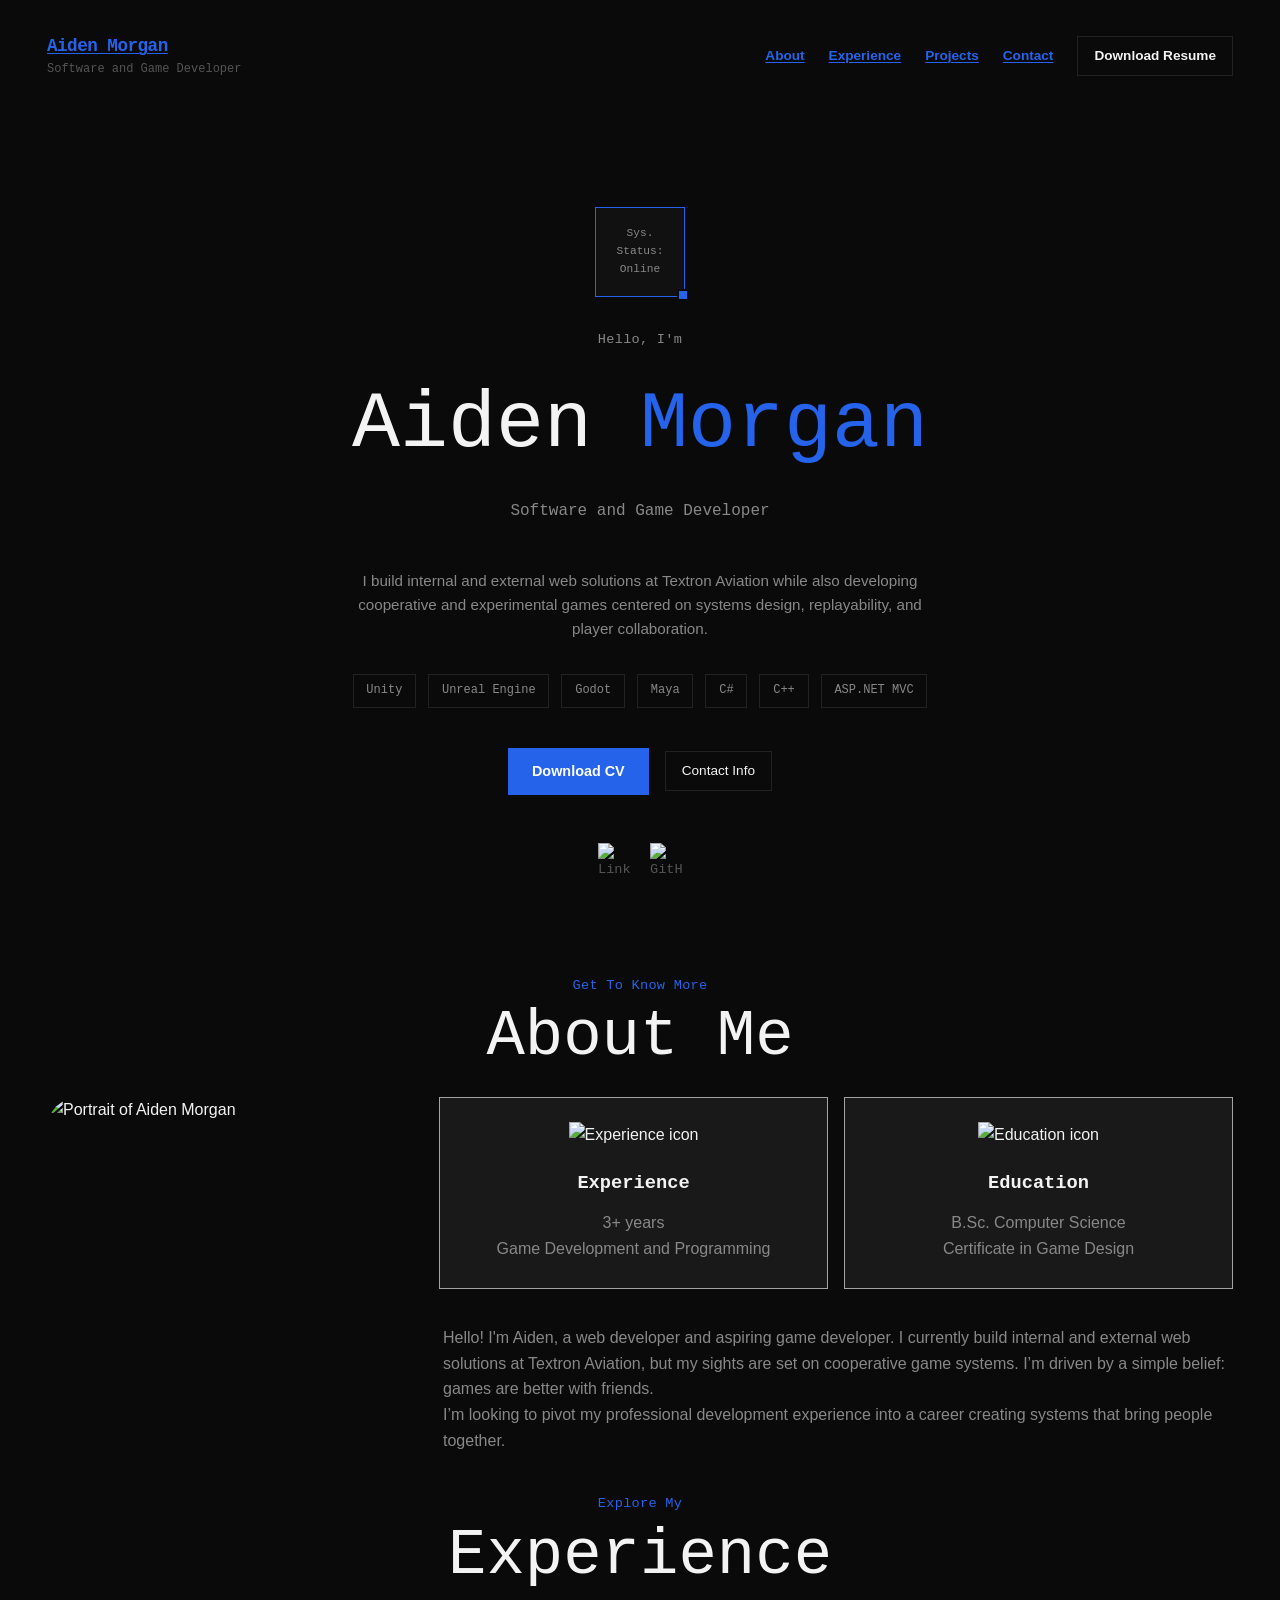
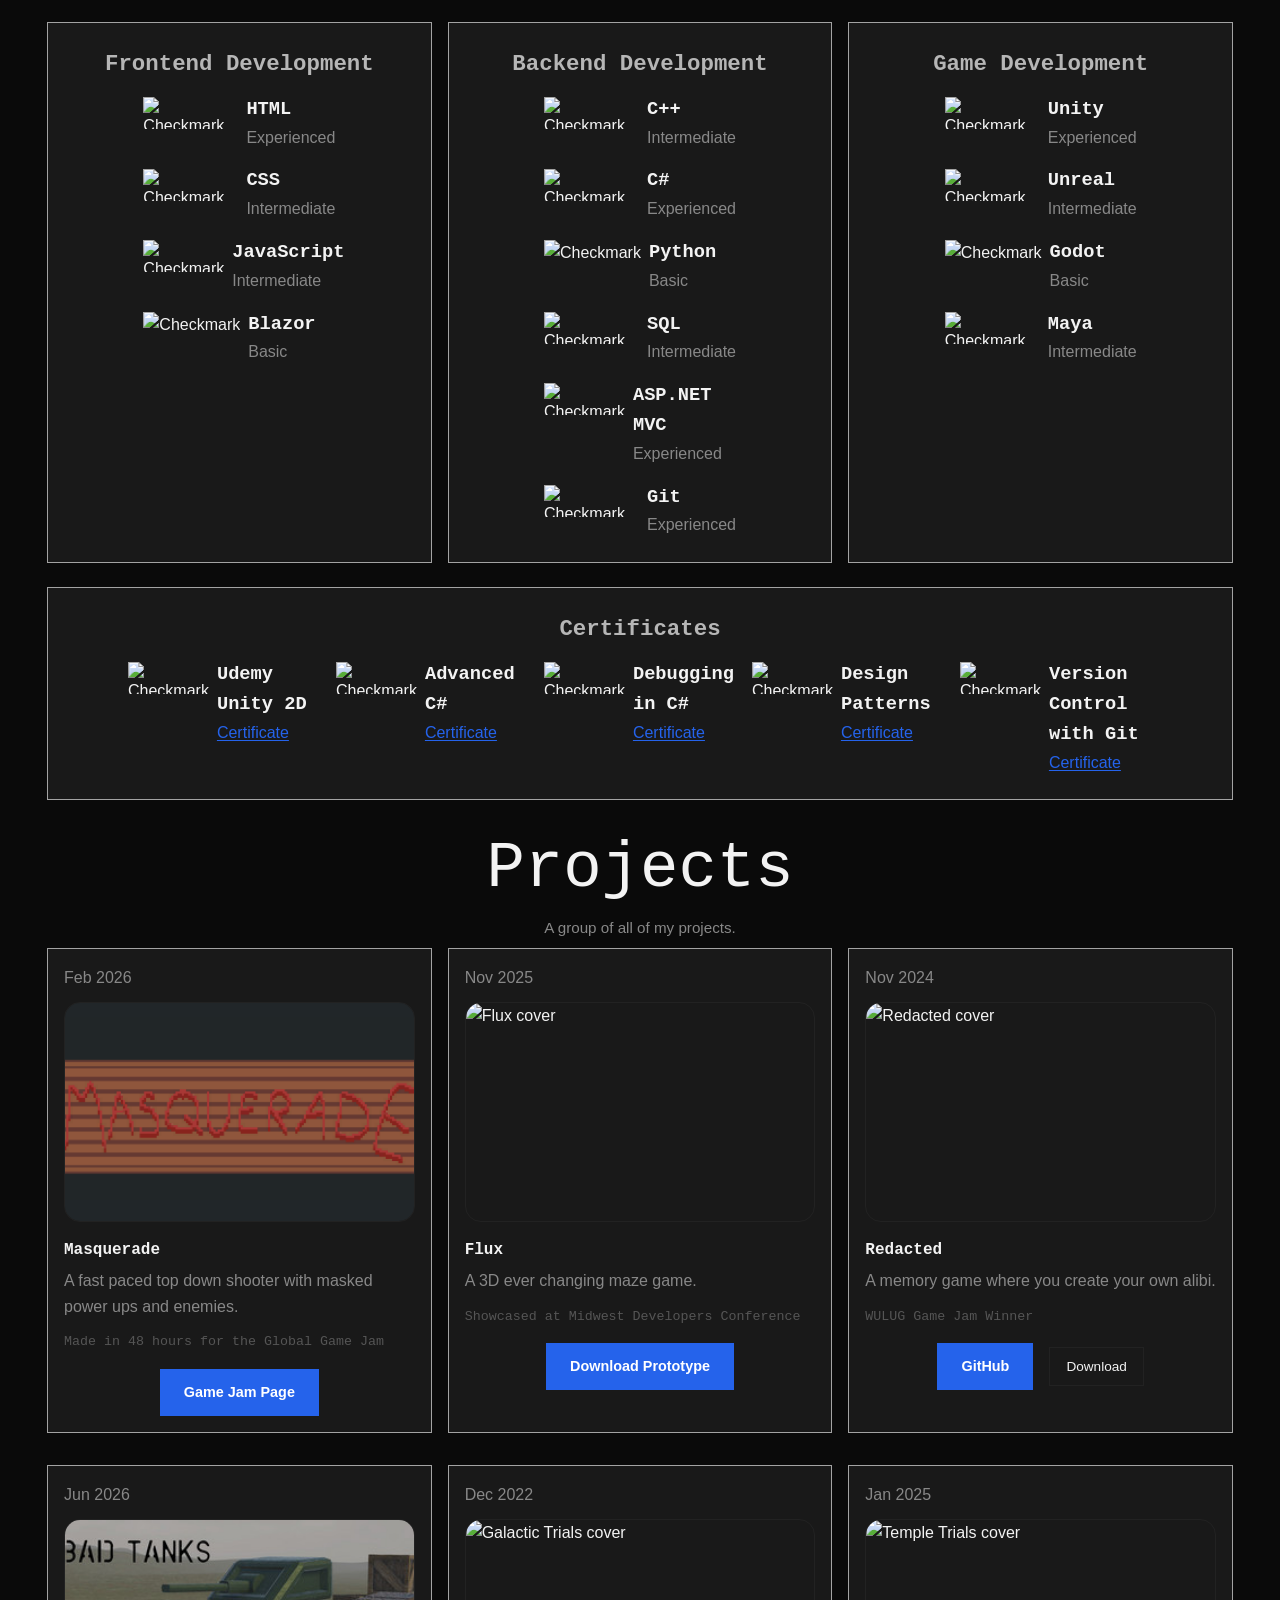
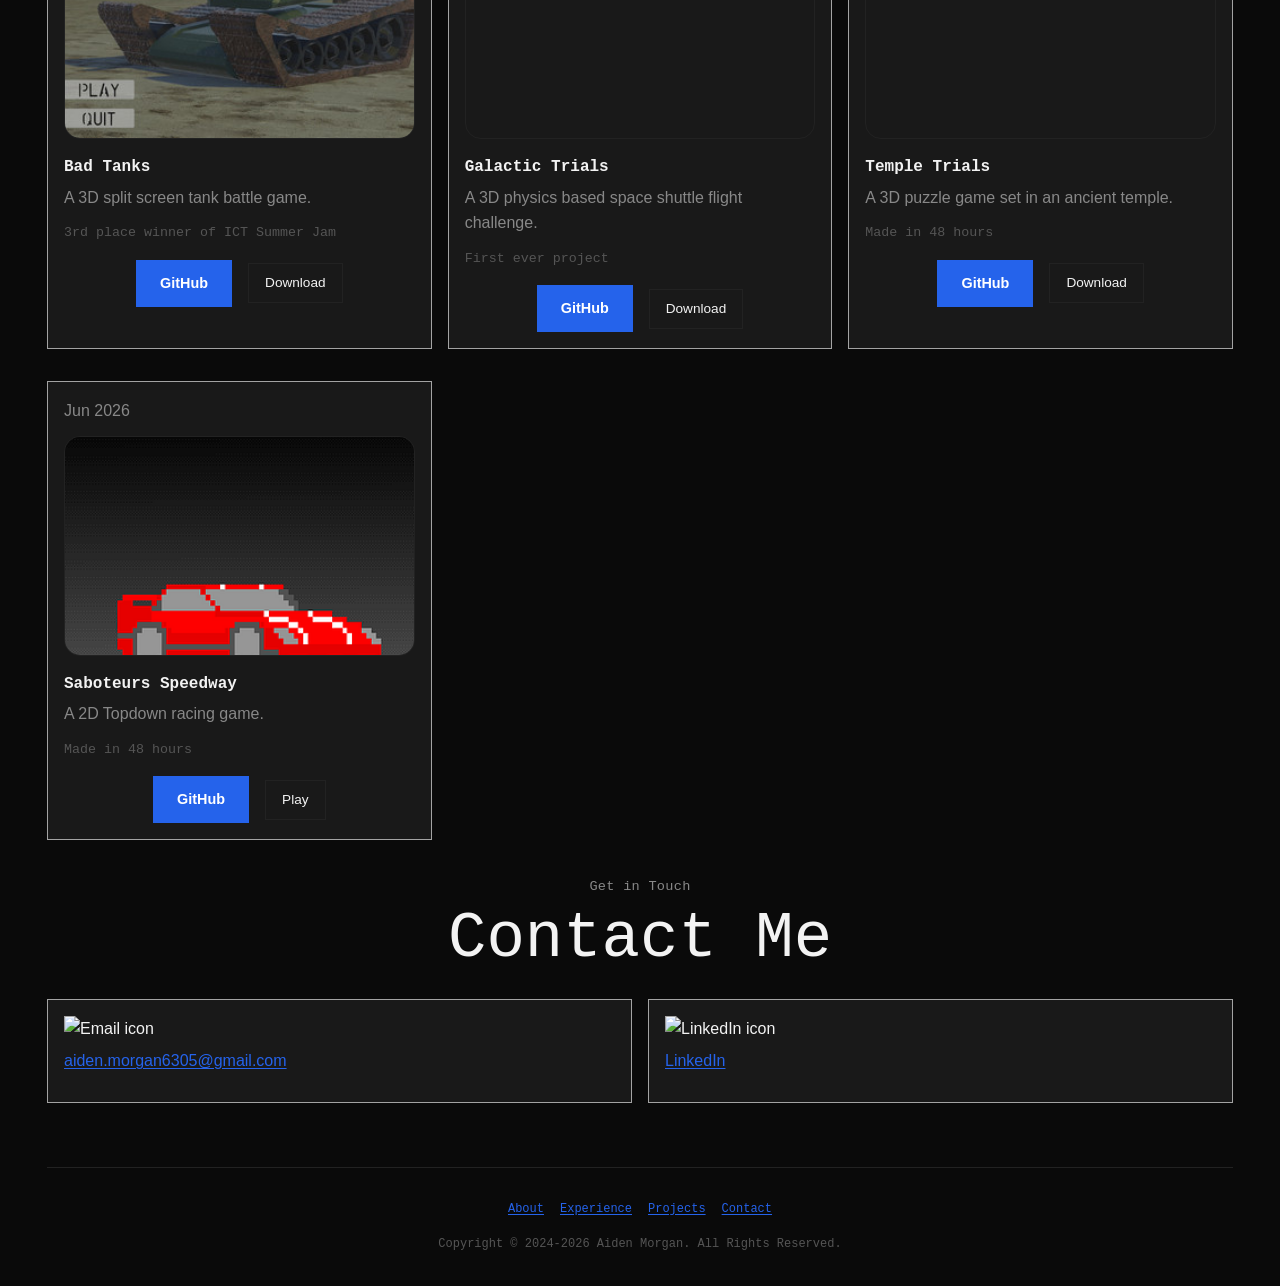
==== commit f416b676: "more projects" ====
--- a/index.html
+++ b/index.html
@@ -13,7 +13,7 @@
     <header>
       <div class="logo-block">
         <a class="logo-title" href="#profile">Aiden Morgan</a>
-        <span class="logo-subtitle">Programmer and Game Developer</span>
+        <span class="logo-subtitle">Software and Game Developer</span>
       </div>
 
       <nav class="desktop-nav" aria-label="Primary navigation">
@@ -49,7 +49,7 @@
 
         <p class="section__text__p1">Hello, I'm</p>
         <h1>Aiden <span class="accent">Morgan</span></h1>
-        <p class="hero-subtitle">Programmer and Game Developer</p>
+        <p class="hero-subtitle">Software and Game Developer</p>
         <p class="section-desc">I build internal and external web solutions at Textron Aviation while also developing cooperative and experimental games centered on systems design, replayability, and player collaboration.</p>
 
         <div class="tags-container">
@@ -121,6 +121,7 @@
                 <article><img src="Assets/Icons/checkmark1.png" alt="Checkmark" class="icon"><div><h3>HTML</h3><p>Experienced</p></div></article>
                 <article><img src="Assets/Icons/checkmark1.png" alt="Checkmark" class="icon"><div><h3>CSS</h3><p>Intermediate</p></div></article>
                 <article><img src="Assets/Icons/checkmark1.png" alt="Checkmark" class="icon"><div><h3>JavaScript</h3><p>Intermediate</p></div></article>
+                <article><img src="Assets/Icons/checkmark1.png" alt="Checkmark" class="icon"><div><h3>Blazor</h3><p>Basic</p></div></article>
               </div>
             </div>
 
@@ -163,21 +164,24 @@
       </section>
 
       <section id="projects">
-        <p class="section__text__p1">Browse My Favorite</p>
+        <!-- <p class="section__text__p1">Browse My Favorites</p> -->
+        <!-- Carosoul of projects with descriptions and links to their respective pages or downloads. -->
         <h2 class="title">Projects</h2>
-        <p class="section-desc">A compact selection of the six game projects and one portfolio build from the source pages.</p>
+        <p class="section-desc">A group of all of my projects.</p>
 
         <div class="experience-details-container section-stack">
           <div class="project-grid">
             <div class="project-card">
+              <p>Feb 2026</p>
               <img src="Assets/ProjectCovers/MasqueradePage.png" alt="Masquerade cover">
               <h3 class="project-title">Masquerade</h3>
               <p>A fast paced top down shooter with masked power ups and enemies.</p>
-              <small>Made in less than 48 hours for the Global Game Jam</small>
+              <small>Made in 48 hours for the Global Game Jam</small>
               <div class="button-row"><a class="btn-primary" href="https://globalgamejam.org/games/2026/masquerade-6-1" target="_blank" rel="noreferrer">Game Jam Page</a></div>
             </div>
 
             <div class="project-card">
+              <p>Nov 2025</p>
               <img src="Assets/ProjectCovers/MAZEIcon.png" alt="Flux cover">
               <h3 class="project-title">Flux</h3>
               <p>A 3D ever changing maze game.</p>
@@ -186,6 +190,7 @@
             </div>
 
             <div class="project-card">
+              <p>Nov 2024</p>
               <img src="Assets/ProjectCovers/coverRedacted.png" alt="Redacted cover">
               <h3 class="project-title">Redacted</h3>
               <p>A memory game where you create your own alibi.</p>
@@ -199,13 +204,19 @@
 
           <div class="project-grid">
             <div class="project-card">
-              <img src="Assets/ProjectCovers/project-1.png" alt="Portfolio cover">
-              <h3 class="project-title">My Portfolio</h3>
-              <p>A website showcasing my experience and projects.</p>
-              <div class="button-row"><a class="btn-primary" href="https://github.com/aidenm6305/Portfolio" target="_blank" rel="noreferrer">GitHub</a></div>
-            </div>
-
-            <div class="project-card">
+              <p>Jun 2026</p>
+              <img src="Assets/ProjectCovers/Tanks.jpeg" alt="Bad Tanks cover">
+              <h3 class="project-title">Bad Tanks</h3>
+              <p>A 3D split screen tank battle game.</p>
+              <small>3rd place winner of ICT Summer Jam</small>
+              <div class="button-row">
+                <a class="btn-primary" href="https://github.com/aidenm6305/Tanks3D" target="_blank" rel="noreferrer">GitHub</a>
+                <a class="btn-outline" href="https://catourney.itch.io/bad-tanks" target="_blank" rel="noreferrer">Download</a>
+              </div>
+            </div>
+
+            <div class="project-card">
+              <p>Dec 2022</p>
               <img src="Assets/ProjectCovers/rocket.PNG" alt="Galactic Trials cover">
               <h3 class="project-title">Galactic Trials</h3>
               <p>A 3D physics based space shuttle flight challenge.</p>
@@ -217,6 +228,7 @@
             </div>
 
             <div class="project-card">
+              <p>Jan 2025</p>
               <img src="Assets/ProjectCovers/Temple.PNG" alt="Temple Trials cover">
               <h3 class="project-title">Temple Trials</h3>
               <p>A 3D puzzle game set in an ancient temple.</p>
@@ -227,6 +239,22 @@
               </div>
             </div>
           </div>
+
+          <div class="project-grid">
+            <div class="project-card">
+              <p>Jun 2026</p>
+              <img src="Assets/ProjectCovers/f1GvaU.png" alt="Saboteurs Speedway cover">
+              <h3 class="project-title">Saboteurs Speedway</h3>
+              <p>A 2D Topdown racing game.</p>
+              <small>Made in 48 hours</small>
+              <div class="button-row">
+                <a class="btn-primary" href="https://github.com/aidenm6305/RetroMicroJam" target="_blank" rel="noreferrer">GitHub</a>
+                <a class="btn-outline" href="https://aidenm6305.itch.io/saboteursspeedway" target="_blank" rel="noreferrer">Play</a>
+              </div>
+            </div>
+            
+          </div>
+
         </div>
       </section>
 
@@ -255,7 +283,7 @@
         <a href="#projects">Projects</a>
         <a href="#contact">Contact</a>
       </nav>
-      <p>Copyright &#169; 2024 Aiden Morgan. All Rights Reserved.</p>
+      <p>Copyright &#169; 2024-2026 Aiden Morgan. All Rights Reserved.</p>
     </footer>
   </div>
 
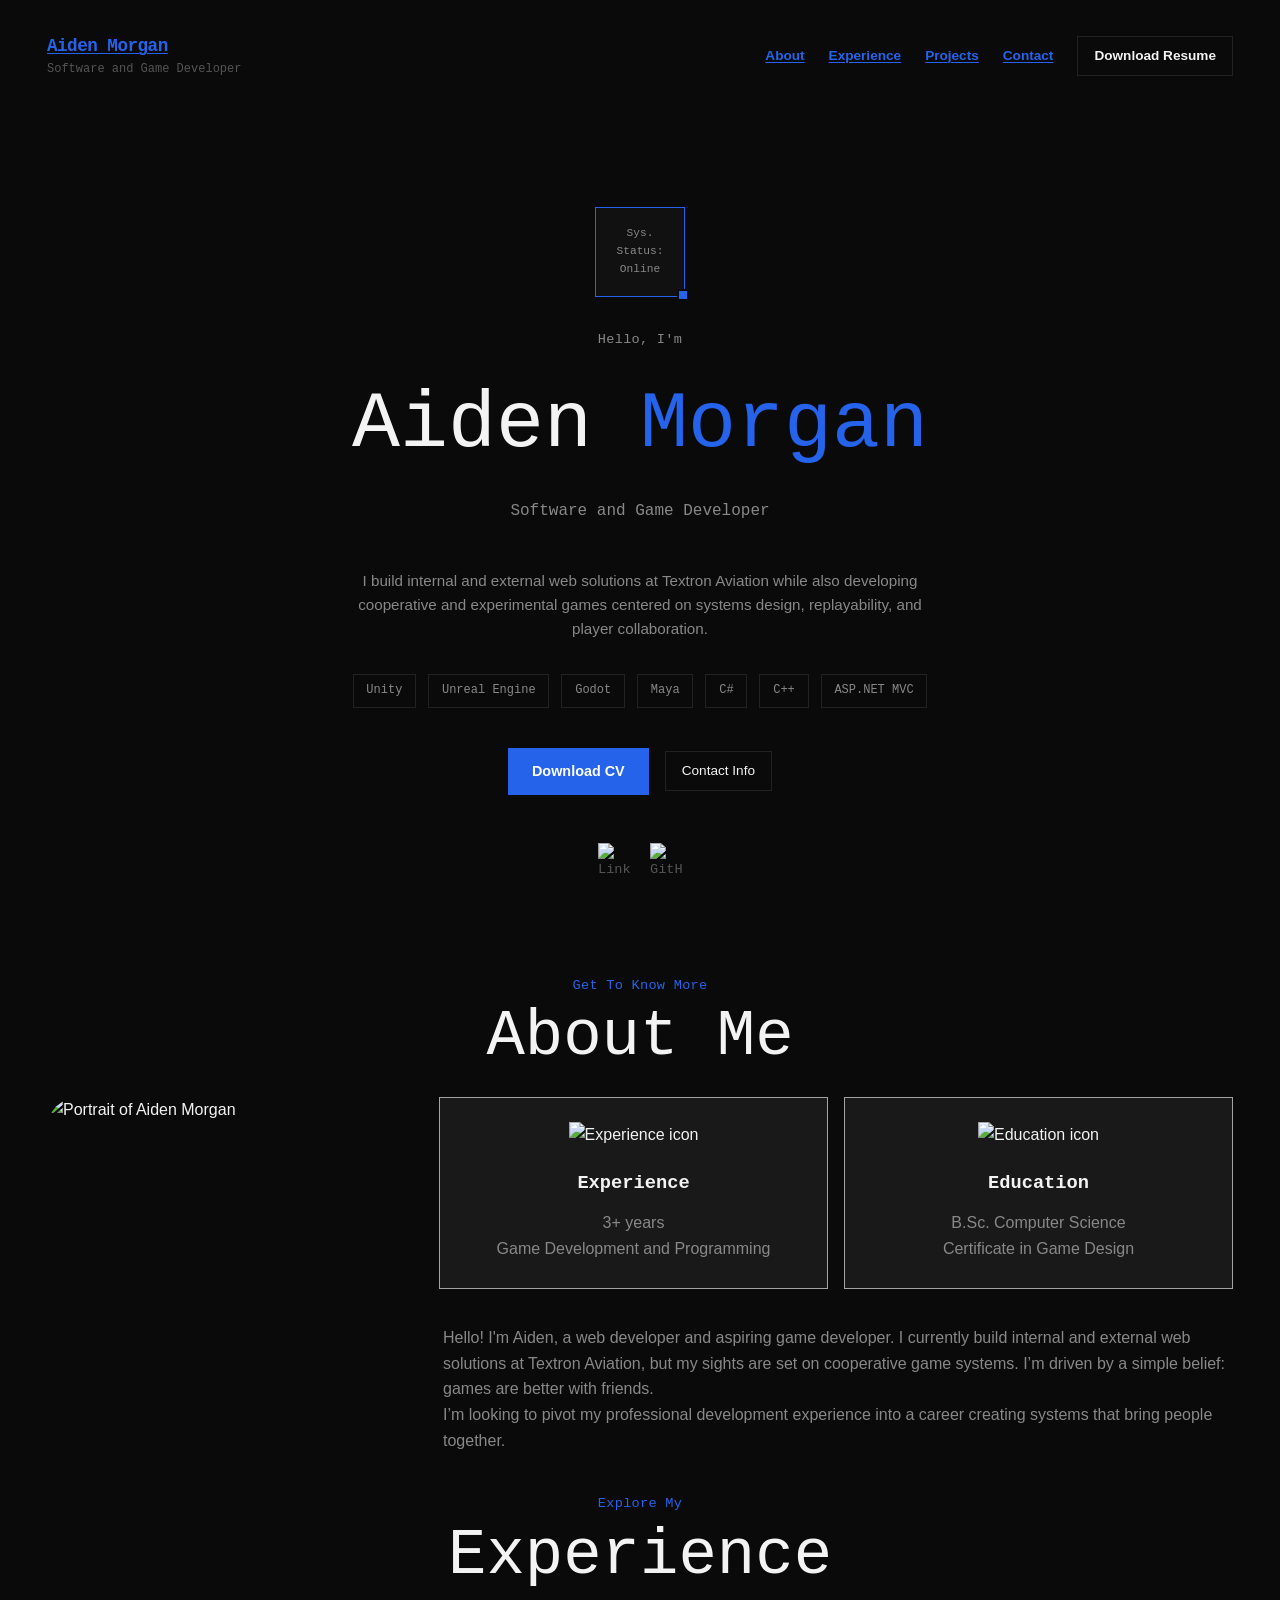
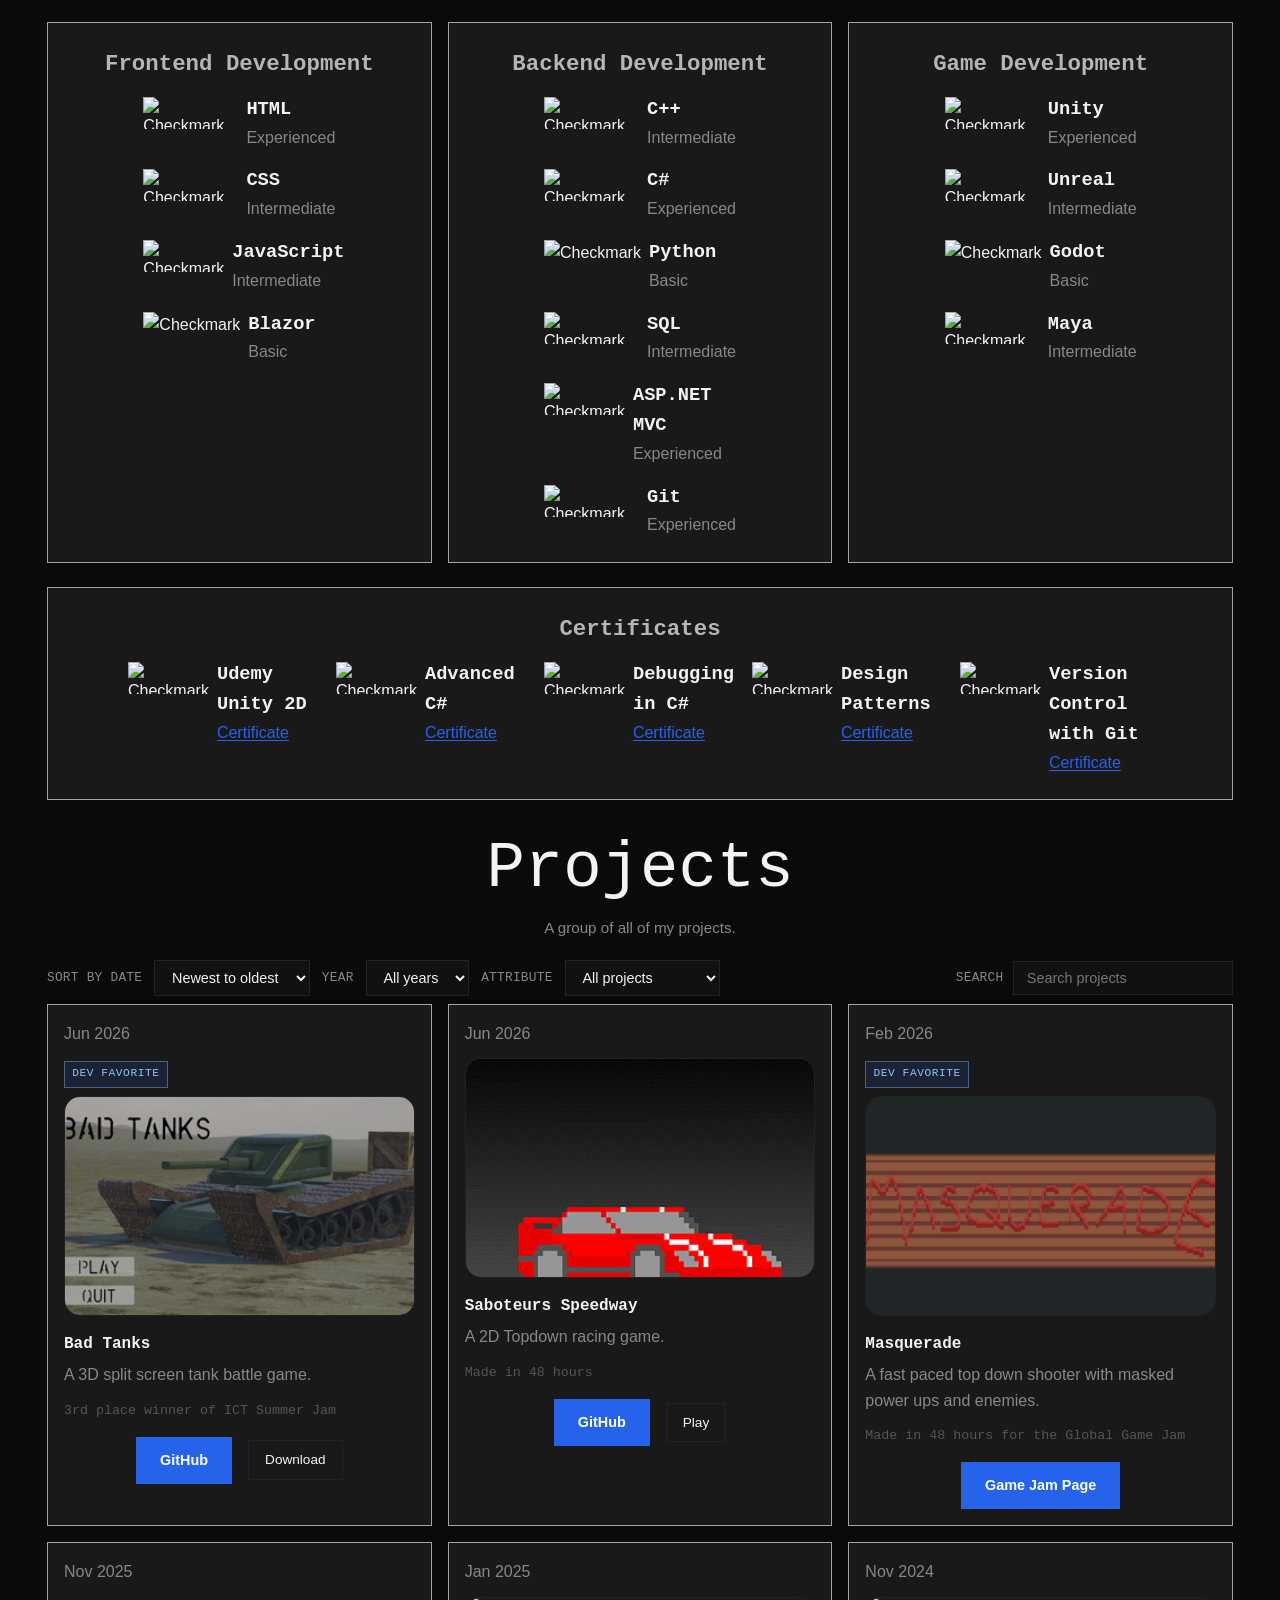
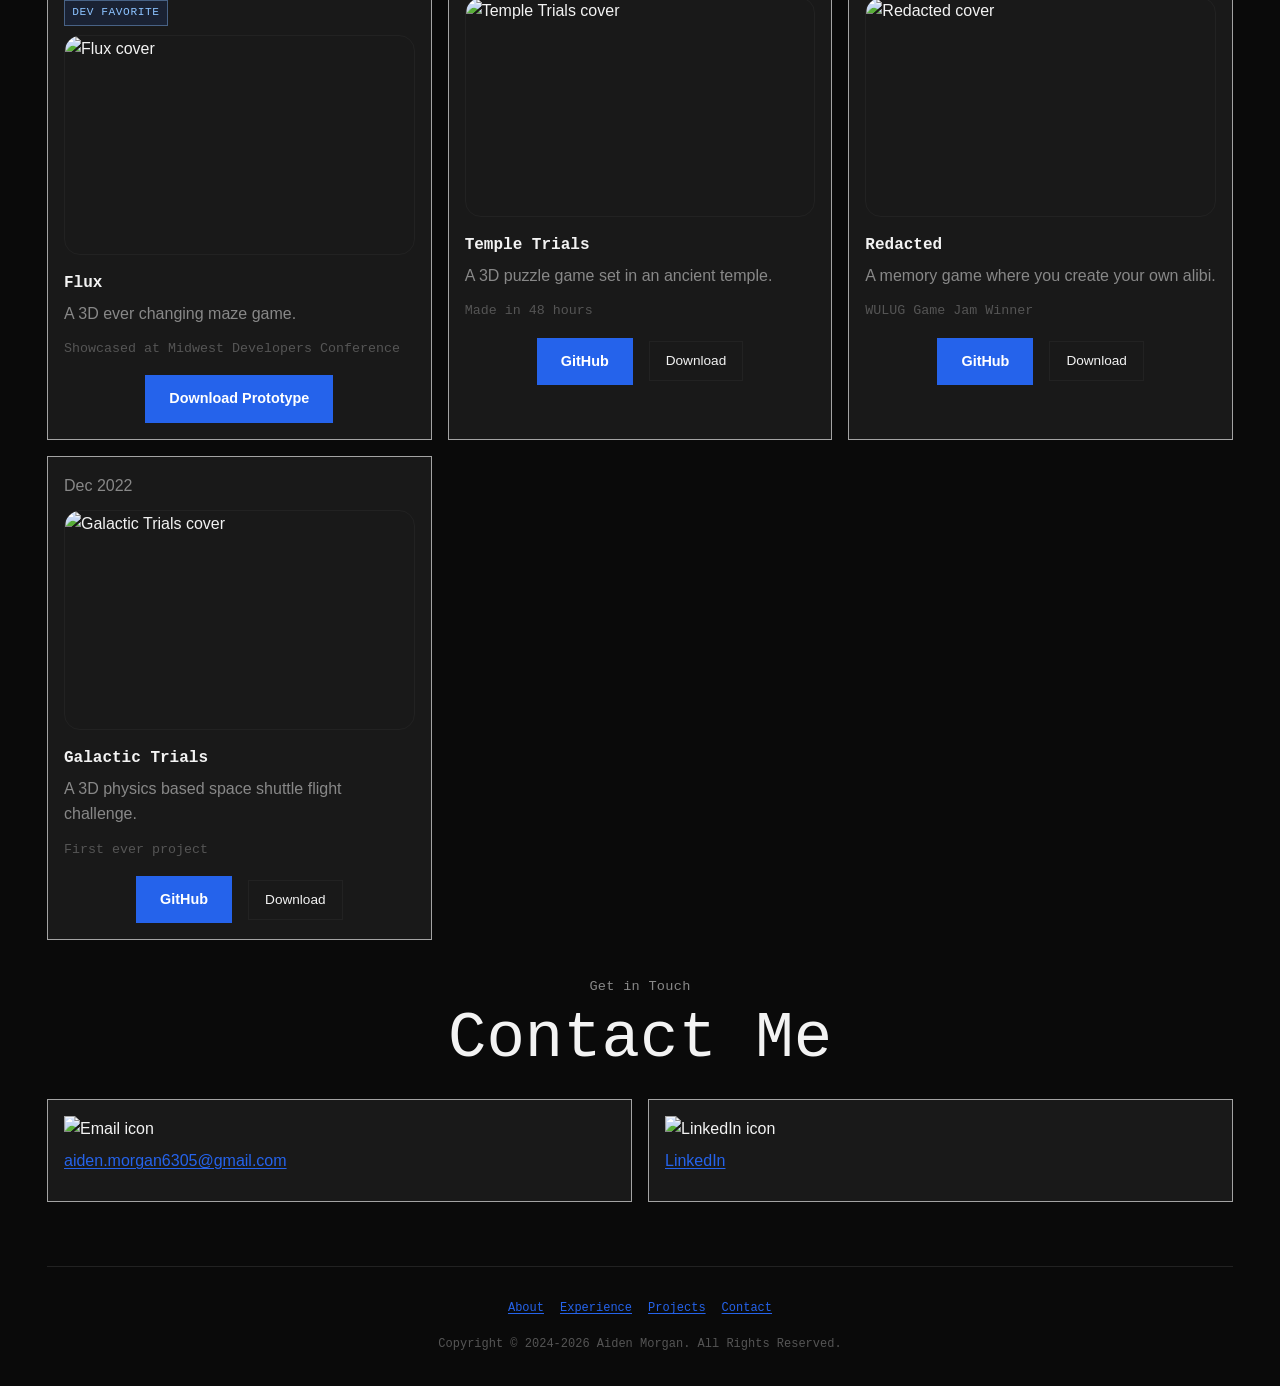
==== commit ec1331fc: "enhanced search" ====
--- a/index.html
+++ b/index.html
@@ -164,15 +164,63 @@
       </section>
 
       <section id="projects">
-        <!-- <p class="section__text__p1">Browse My Favorites</p> -->
-        <!-- Carosoul of projects with descriptions and links to their respective pages or downloads. -->
         <h2 class="title">Projects</h2>
         <p class="section-desc">A group of all of my projects.</p>
 
+        <div class="project-controls">
+          <label for="project-sort">Sort by date</label>
+          <select id="project-sort" aria-label="Sort projects by date">
+            <option value="newest" selected>Newest to oldest</option>
+            <option value="oldest">Oldest to newest</option>
+          </select>
+
+          <label for="project-year">Year</label>
+          <select id="project-year" aria-label="Filter projects by year">
+            <option value="all" selected>All years</option>
+          </select>
+
+          <label for="project-favorite">Attribute</label>
+          <select id="project-favorite" aria-label="Filter projects by attribute">
+            <option value="all" selected>All projects</option>
+            <option value="favorite">Dev favorite only</option>
+          </select>
+
+          <div class="project-search">
+            <label for="project-search">Search</label>
+            <input id="project-search" type="search" placeholder="Search projects" aria-label="Search projects">
+          </div>
+        </div>
+
         <div class="experience-details-container section-stack">
           <div class="project-grid">
-            <div class="project-card">
+            <div class="project-card" data-date="2026-06-20" data-year="2026" data-favorite="true">
+              <p>Jun 2026</p>
+              <span class="project-attribute">Dev favorite</span>
+              <img src="Assets/ProjectCovers/Tanks.jpeg" alt="Bad Tanks cover">
+              <h3 class="project-title">Bad Tanks</h3>
+              <p>A 3D split screen tank battle game.</p>
+              <small>3rd place winner of ICT Summer Jam</small>
+              <div class="button-row">
+                <a class="btn-primary" href="https://github.com/aidenm6305/Tanks3D" target="_blank" rel="noreferrer">GitHub</a>
+                <a class="btn-outline" href="https://catourney.itch.io/bad-tanks" target="_blank" rel="noreferrer">Download</a>
+              </div>
+            </div>
+
+            <div class="project-card" data-date="2026-06-01" data-year="2026" data-favorite="false">
+              <p>Jun 2026</p>
+              <img src="Assets/ProjectCovers/f1GvaU.png" alt="Saboteurs Speedway cover">
+              <h3 class="project-title">Saboteurs Speedway</h3>
+              <p>A 2D Topdown racing game.</p>
+              <small>Made in 48 hours</small>
+              <div class="button-row">
+                <a class="btn-primary" href="https://github.com/aidenm6305/RetroMicroJam" target="_blank" rel="noreferrer">GitHub</a>
+                <a class="btn-outline" href="https://aidenm6305.itch.io/saboteursspeedway" target="_blank" rel="noreferrer">Play</a>
+              </div>
+            </div>
+
+            <div class="project-card" data-date="2026-02-01" data-year="2026" data-favorite="true">
               <p>Feb 2026</p>
+              <span class="project-attribute">Dev favorite</span>
               <img src="Assets/ProjectCovers/MasqueradePage.png" alt="Masquerade cover">
               <h3 class="project-title">Masquerade</h3>
               <p>A fast paced top down shooter with masked power ups and enemies.</p>
@@ -180,8 +228,9 @@
               <div class="button-row"><a class="btn-primary" href="https://globalgamejam.org/games/2026/masquerade-6-1" target="_blank" rel="noreferrer">Game Jam Page</a></div>
             </div>
 
-            <div class="project-card">
+            <div class="project-card" data-date="2025-11-01" data-year="2025" data-favorite="true">
               <p>Nov 2025</p>
+              <span class="project-attribute">Dev favorite</span>
               <img src="Assets/ProjectCovers/MAZEIcon.png" alt="Flux cover">
               <h3 class="project-title">Flux</h3>
               <p>A 3D ever changing maze game.</p>
@@ -189,7 +238,19 @@
               <div class="button-row"><a class="btn-primary" href="https://aidenm6305.itch.io/flux-prototype" target="_blank" rel="noreferrer">Download Prototype</a></div>
             </div>
 
-            <div class="project-card">
+            <div class="project-card" data-date="2025-01-01" data-year="2025" data-favorite="false">
+              <p>Jan 2025</p>
+              <img src="Assets/ProjectCovers/Temple.PNG" alt="Temple Trials cover">
+              <h3 class="project-title">Temple Trials</h3>
+              <p>A 3D puzzle game set in an ancient temple.</p>
+              <small>Made in 48 hours</small>
+              <div class="button-row">
+                <a class="btn-primary" href="https://github.com/aidenm6305/MicroJam-Ancient" target="_blank" rel="noreferrer">GitHub</a>
+                <a class="btn-outline" href="https://aidenm6305.itch.io/temple-trials" target="_blank" rel="noreferrer">Download</a>
+              </div>
+            </div>
+
+            <div class="project-card" data-date="2024-11-01" data-year="2024" data-favorite="false">
               <p>Nov 2024</p>
               <img src="Assets/ProjectCovers/coverRedacted.png" alt="Redacted cover">
               <h3 class="project-title">Redacted</h3>
@@ -200,22 +261,8 @@
                 <a class="btn-outline" href="https://aidenm6305.itch.io/redacted" target="_blank" rel="noreferrer">Download</a>
               </div>
             </div>
-          </div>
-
-          <div class="project-grid">
-            <div class="project-card">
-              <p>Jun 2026</p>
-              <img src="Assets/ProjectCovers/Tanks.jpeg" alt="Bad Tanks cover">
-              <h3 class="project-title">Bad Tanks</h3>
-              <p>A 3D split screen tank battle game.</p>
-              <small>3rd place winner of ICT Summer Jam</small>
-              <div class="button-row">
-                <a class="btn-primary" href="https://github.com/aidenm6305/Tanks3D" target="_blank" rel="noreferrer">GitHub</a>
-                <a class="btn-outline" href="https://catourney.itch.io/bad-tanks" target="_blank" rel="noreferrer">Download</a>
-              </div>
-            </div>
-
-            <div class="project-card">
+
+            <div class="project-card" data-date="2022-12-01" data-year="2022" data-favorite="false">
               <p>Dec 2022</p>
               <img src="Assets/ProjectCovers/rocket.PNG" alt="Galactic Trials cover">
               <h3 class="project-title">Galactic Trials</h3>
@@ -226,33 +273,6 @@
                 <a class="btn-outline" href="https://aidenm6305.itch.io/galactic-trials" target="_blank" rel="noreferrer">Download</a>
               </div>
             </div>
-
-            <div class="project-card">
-              <p>Jan 2025</p>
-              <img src="Assets/ProjectCovers/Temple.PNG" alt="Temple Trials cover">
-              <h3 class="project-title">Temple Trials</h3>
-              <p>A 3D puzzle game set in an ancient temple.</p>
-              <small>Made in 48 hours</small>
-              <div class="button-row">
-                <a class="btn-primary" href="https://github.com/aidenm6305/MicroJam-Ancient" target="_blank" rel="noreferrer">GitHub</a>
-                <a class="btn-outline" href="https://aidenm6305.itch.io/temple-trials" target="_blank" rel="noreferrer">Download</a>
-              </div>
-            </div>
-          </div>
-
-          <div class="project-grid">
-            <div class="project-card">
-              <p>Jun 2026</p>
-              <img src="Assets/ProjectCovers/f1GvaU.png" alt="Saboteurs Speedway cover">
-              <h3 class="project-title">Saboteurs Speedway</h3>
-              <p>A 2D Topdown racing game.</p>
-              <small>Made in 48 hours</small>
-              <div class="button-row">
-                <a class="btn-primary" href="https://github.com/aidenm6305/RetroMicroJam" target="_blank" rel="noreferrer">GitHub</a>
-                <a class="btn-outline" href="https://aidenm6305.itch.io/saboteursspeedway" target="_blank" rel="noreferrer">Play</a>
-              </div>
-            </div>
-            
           </div>
 
         </div>
--- a/style.css
+++ b/style.css
@@ -622,6 +622,64 @@
   gap: 2rem;
 }
 
+.project-controls {
+  display: flex;
+  justify-content: left;
+  align-items: center;
+  flex-wrap: wrap;
+  gap: 0.75rem;
+  margin: 1.25rem 0 0.5rem;
+  font-family: var(--font-mono);
+}
+
+.project-controls label {
+  color: var(--text-muted);
+  font-size: 0.8rem;
+  letter-spacing: 0.02em;
+  text-transform: uppercase;
+}
+
+.project-controls select {
+  background: var(--bg-surface);
+  color: var(--text-main);
+  border: 1px solid var(--border);
+  padding: 0.5rem 0.8rem;
+  font-family: var(--font-sans);
+  font-size: 0.9rem;
+  cursor: pointer;
+}
+
+.project-search {
+  margin-left: auto;
+  display: flex;
+  align-items: center;
+  gap: 0.6rem;
+}
+
+.project-search input {
+  background: var(--bg-surface);
+  color: var(--text-main);
+  border: 1px solid var(--border);
+  padding: 0.5rem 0.8rem;
+  font-family: var(--font-sans);
+  font-size: 0.9rem;
+  min-width: 220px;
+}
+
+.project-attribute {
+  display: inline-flex;
+  align-items: center;
+  font-family: var(--font-mono);
+  font-size: 0.7rem;
+  text-transform: uppercase;
+  letter-spacing: 0.05em;
+  color: #8cc3ff;
+  border: 1px solid rgba(140, 195, 255, 0.4);
+  background: rgba(37, 99, 235, 0.12);
+  padding: 0.2rem 0.45rem;
+  margin-bottom: 0.55rem;
+}
+
 footer {
   border-top: 1px solid var(--border);
   padding: 2rem 0;
--- a/mediaqueries.css
+++ b/mediaqueries.css
@@ -86,4 +86,26 @@
   .project-grid {
     grid-template-columns: 1fr;
   }
+
+  .project-controls {
+    flex-direction: column;
+    align-items: stretch;
+  }
+
+  .project-controls select {
+    width: 100%;
+  }
+
+  .project-search {
+    margin-left: 0;
+    width: 100%;
+    flex-direction: column;
+    align-items: stretch;
+    gap: 0.4rem;
+  }
+
+  .project-search input {
+    width: 100%;
+    min-width: 0;
+  }
 }
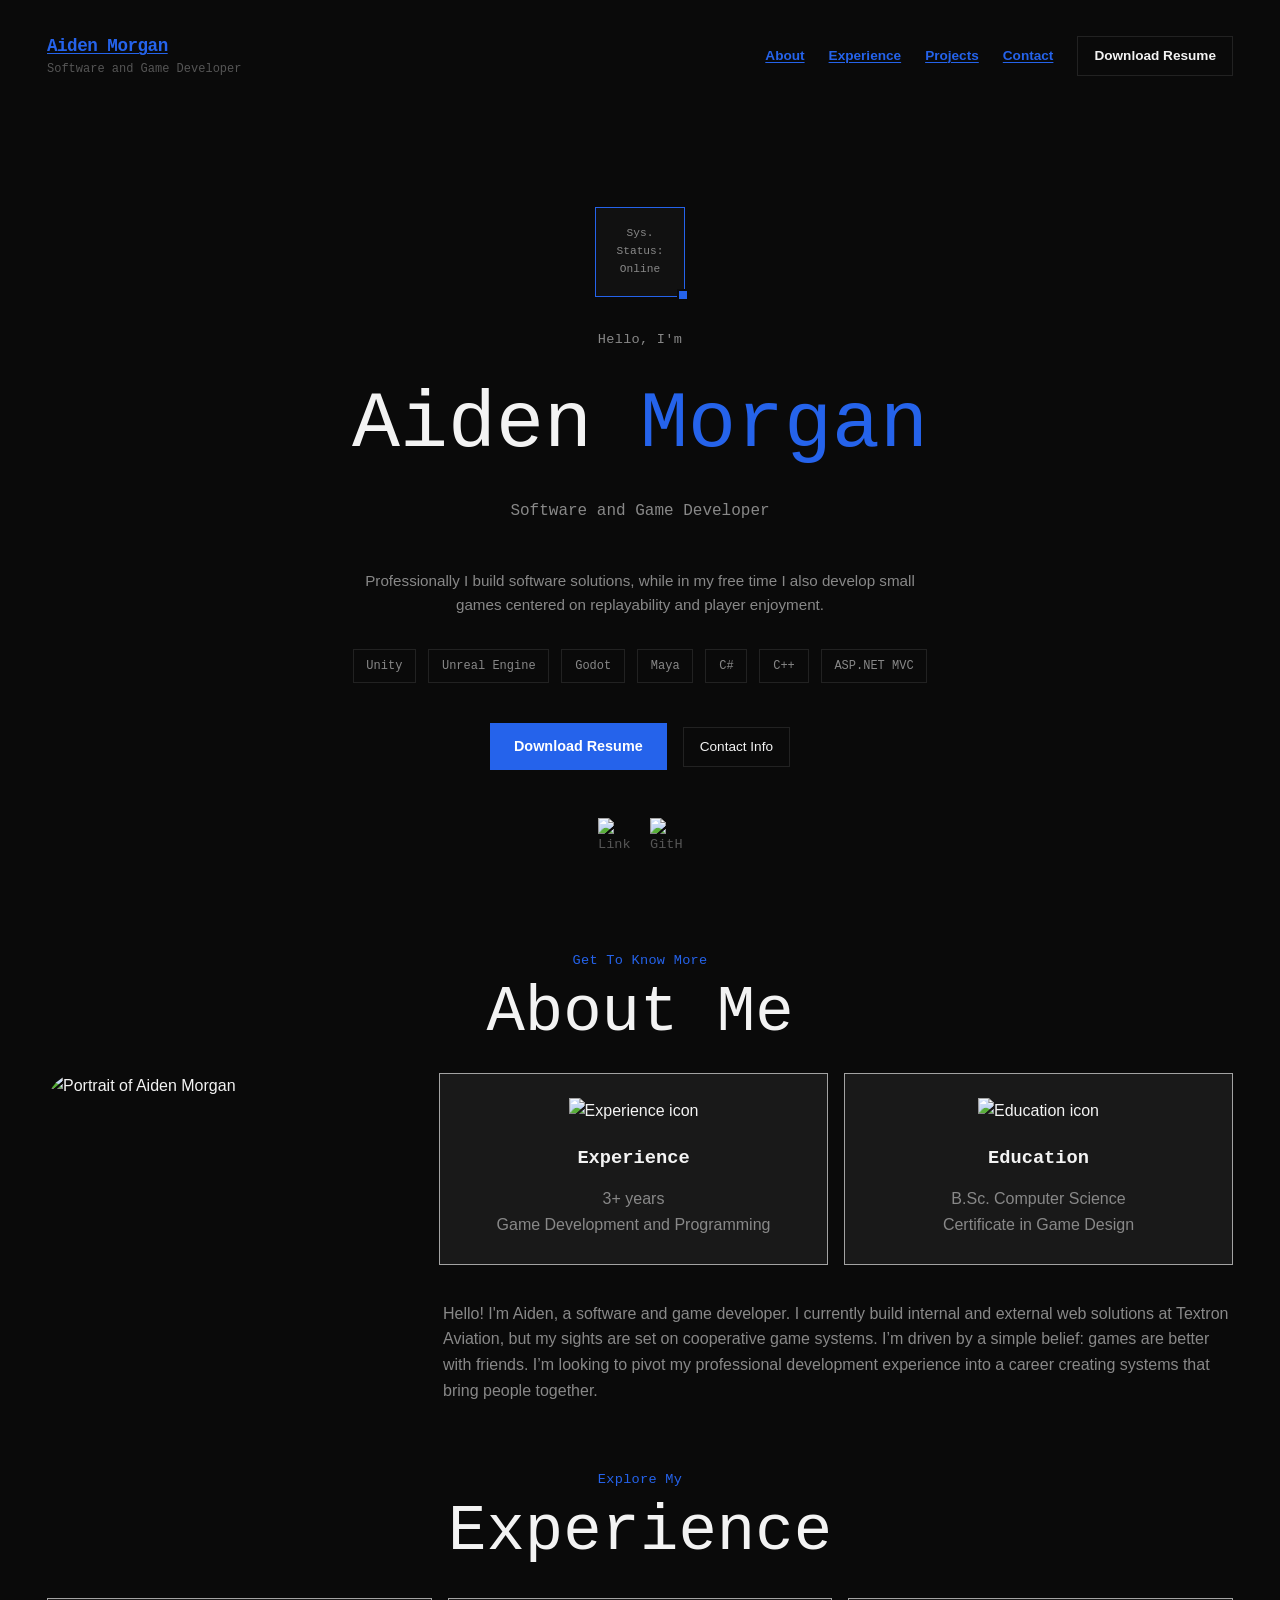
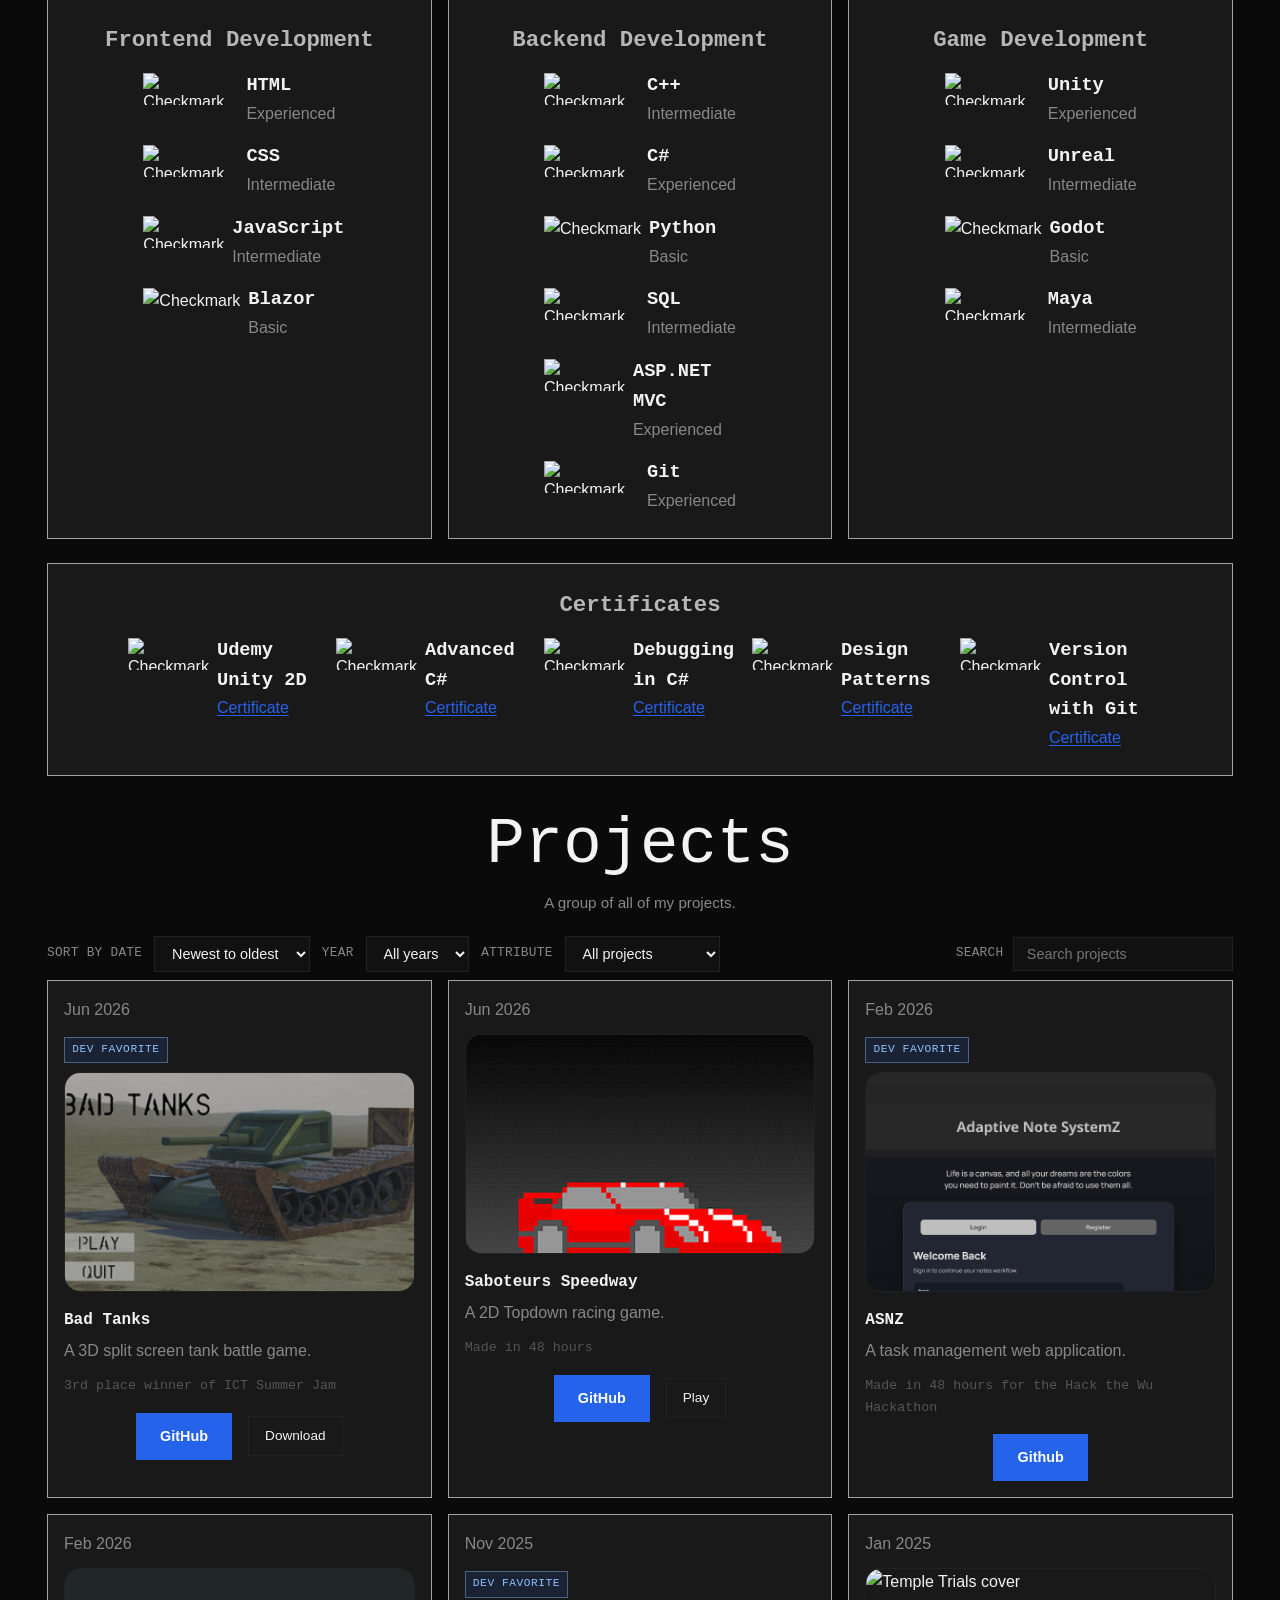
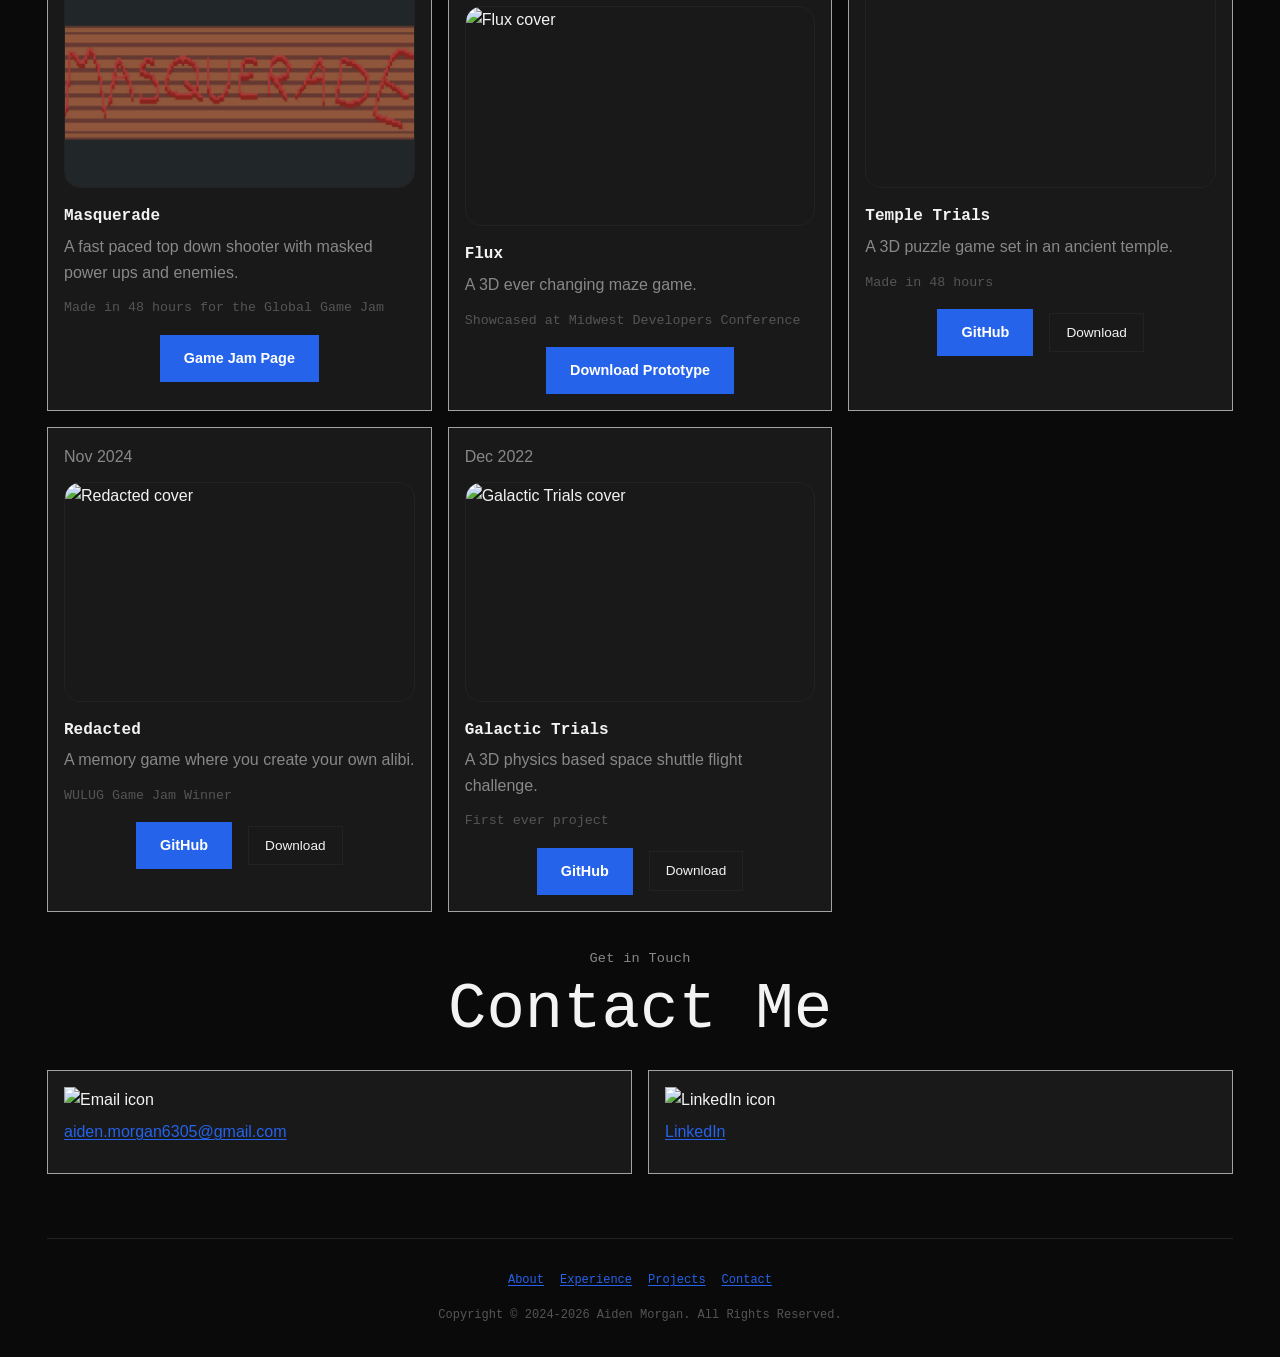
==== commit 78e3c19b: "added project and changed verbiage and changed resume" ====
--- a/index.html
+++ b/index.html
@@ -21,7 +21,7 @@
         <a class="nav-link" href="#experience">Experience</a>
         <a class="nav-link" href="#projects">Projects</a>
         <a class="nav-link" href="#contact">Contact</a>
-        <a class="btn-outline" href="Assets/Resumes/Resume%205-13-26.pdf" target="_blank" rel="noreferrer">Download Resume</a>
+        <a class="btn-outline" href="Assets/Resumes/Resume%208-19-26.pdf" target="_blank" rel="noreferrer">Download Resume</a>
       </nav>
 
       <div class="mobile-nav">
@@ -35,7 +35,7 @@
           <a href="#experience" onclick="toggleMenu()">Experience</a>
           <a href="#projects" onclick="toggleMenu()">Projects</a>
           <a href="#contact" onclick="toggleMenu()">Contact</a>
-          <a href="Assets/Resumes/Resume%205-13-26.pdf" target="_blank" rel="noreferrer" onclick="toggleMenu()">Download Resume</a>
+          <a href="Assets/Resumes/Resume%208-19-26.pdf" target="_blank" rel="noreferrer" onclick="toggleMenu()">Download Resume</a>
         </div>
       </div>
     </header>
@@ -50,7 +50,7 @@
         <p class="section__text__p1">Hello, I'm</p>
         <h1>Aiden <span class="accent">Morgan</span></h1>
         <p class="hero-subtitle">Software and Game Developer</p>
-        <p class="section-desc">I build internal and external web solutions at Textron Aviation while also developing cooperative and experimental games centered on systems design, replayability, and player collaboration.</p>
+        <p class="section-desc">Professionally I build software solutions, while in my free time I also develop small games centered on replayability and player enjoyment.</p>
 
         <div class="tags-container">
           <span class="tag">Unity</span>
@@ -63,7 +63,7 @@
         </div>
 
         <div class="hero-actions">
-          <a class="btn-primary" href="Assets/Resumes/Resume%205-13-26.pdf" target="_blank" rel="noreferrer">Download CV</a>
+          <a class="btn-primary" href="Assets/Resumes/Resume%208-19-26.pdf" target="_blank" rel="noreferrer">Download Resume</a>
           <a class="btn-outline" href="#contact">Contact Info</a>
         </div>
 
@@ -102,8 +102,9 @@
             </div>
 
             <div class="text-container">
-              <p>Hello! I'm Aiden, a web developer and aspiring game developer. I currently build internal and external web solutions at Textron Aviation, but my sights are set on cooperative game systems. I’m driven by a simple belief: games are better with friends.</p>
-              <p>I’m looking to pivot my professional development experience into a career creating systems that bring people together.</p>
+              <p>Hello! I'm Aiden, a software and game developer. I currently build internal and external web solutions at Textron Aviation, but my sights are set on cooperative game systems. 
+                I’m driven by a simple belief: games are better with friends.
+              I’m looking to pivot my professional development experience into a career creating systems that bring people together.</p>
             </div>
           </div>
         </div>
@@ -221,6 +222,15 @@
             <div class="project-card" data-date="2026-02-01" data-year="2026" data-favorite="true">
               <p>Feb 2026</p>
               <span class="project-attribute">Dev favorite</span>
+              <img src="Assets/ProjectCovers/ANSZLogInCropped.png" alt="ASNZ cover">
+              <h3 class="project-title">ASNZ</h3>
+              <p>A task management web application.</p>
+              <small>Made in 48 hours for the Hack the Wu Hackathon</small>
+              <div class="button-row"><a class="btn-primary" href="https://github.com/ZaneWallace20/HackTheWu-2026" target="_blank" rel="noreferrer">Github</a></div>
+            </div>
+
+            <div class="project-card" data-date="2026-02-01" data-year="2026" data-favorite="false">
+              <p>Feb 2026</p>
               <img src="Assets/ProjectCovers/MasqueradePage.png" alt="Masquerade cover">
               <h3 class="project-title">Masquerade</h3>
               <p>A fast paced top down shooter with masked power ups and enemies.</p>
